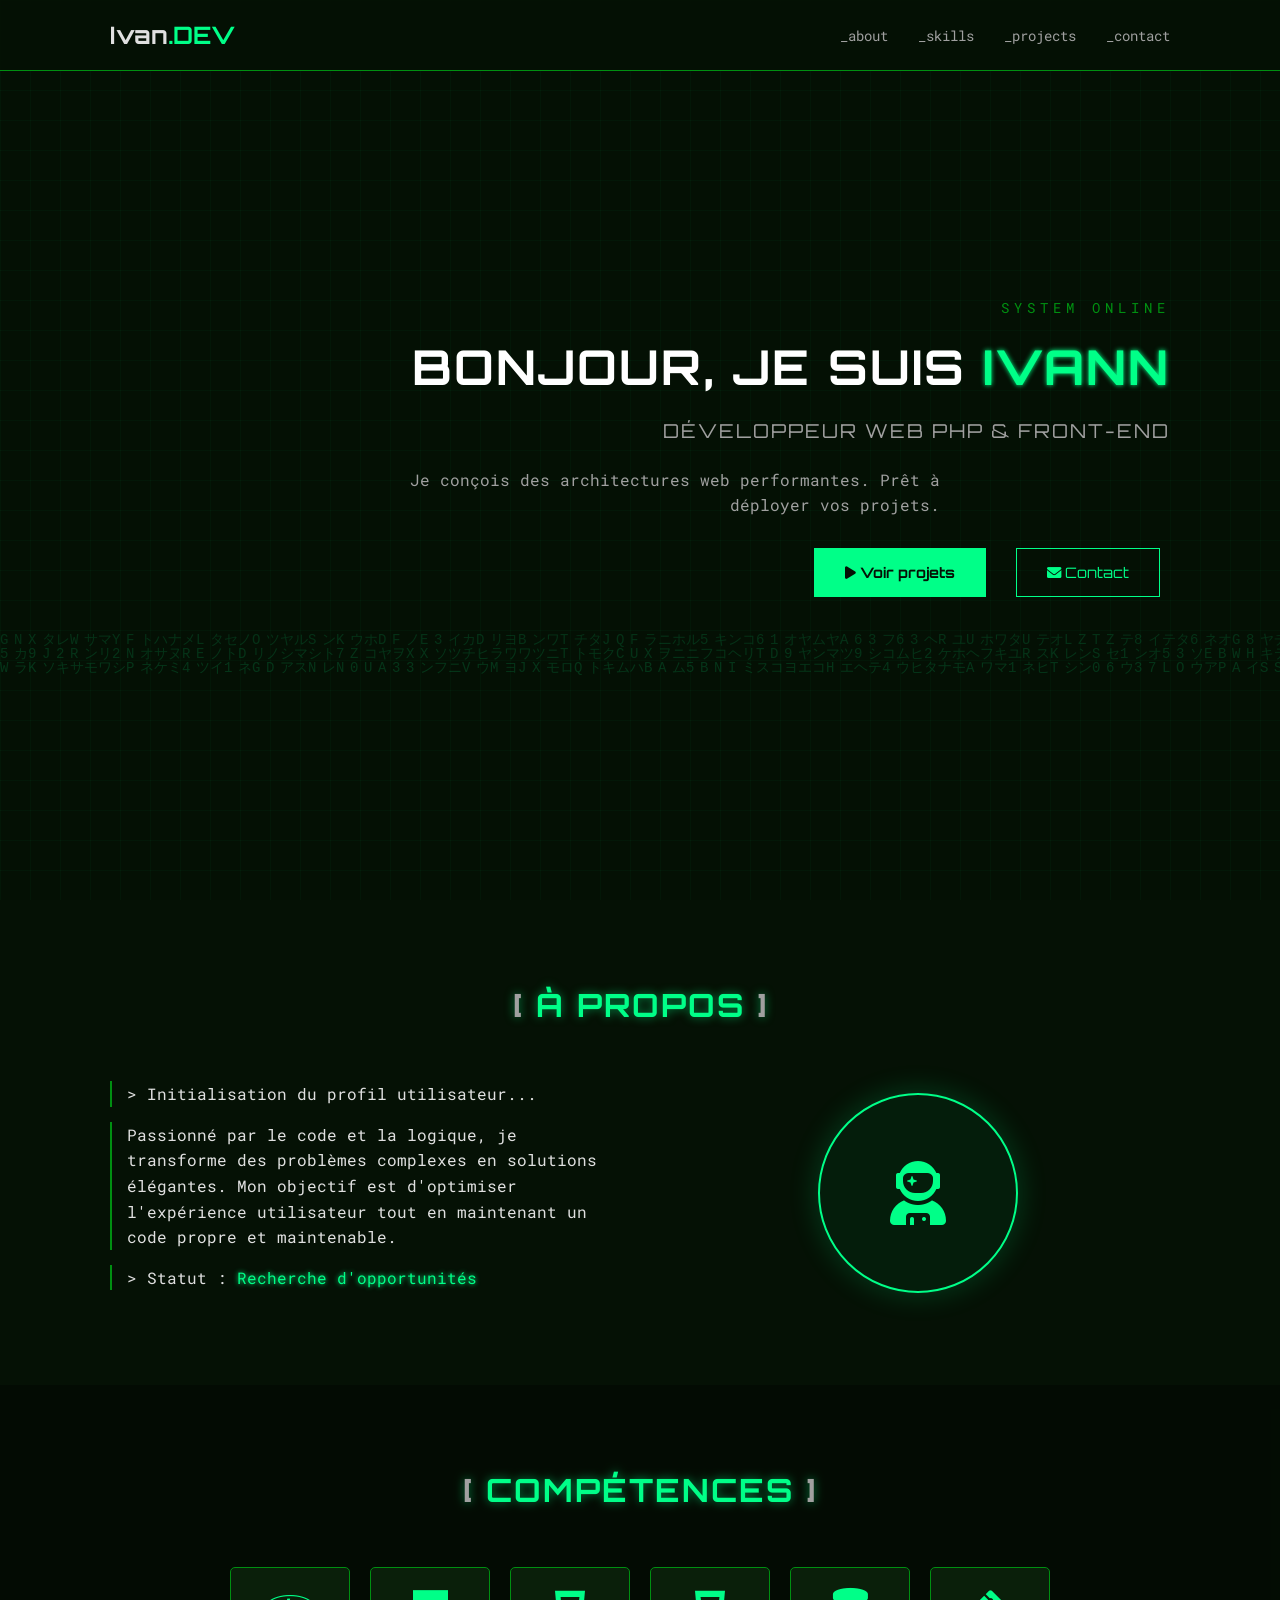
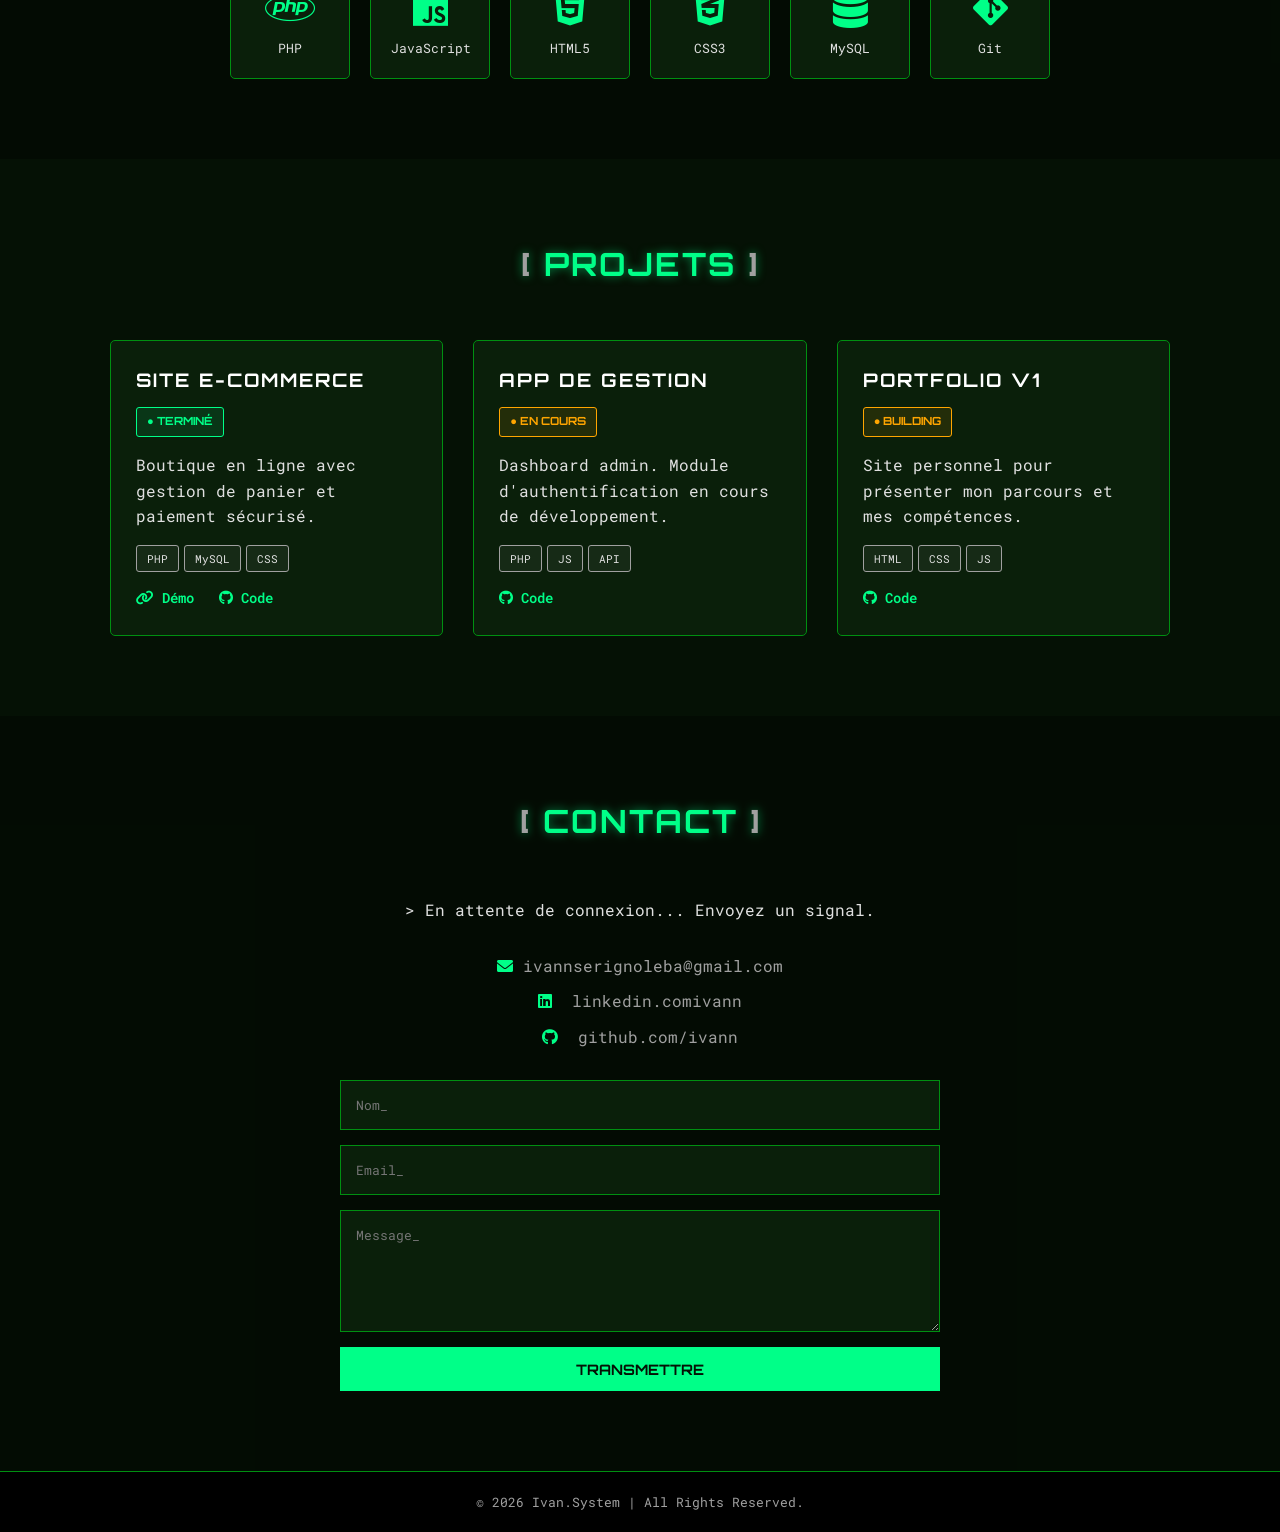
==== index.html @ 5f253ff7 "Add files via upload" ====
<!DOCTYPE html>
<html lang="fr">
<head>
    <meta charset="UTF-8">
    <meta name="viewport" content="width=device-width, initial-scale=1.0">
    <title>Portfolio - Ivan | Développeur Web</title>
    <link rel="stylesheet" href="style.css">
    <!-- Polices Google : Orbitron (Robotique) et Roboto Mono (Code) -->
    <link href="https://fonts.googleapis.com/css2?family=Orbitron:wght@400;700&family=Roboto+Mono:wght@300;400;600&display=swap" rel="stylesheet">
    <!-- Icônes FontAwesome -->
    <link rel="stylesheet" href="https://cdnjs.cloudflare.com/ajax/libs/font-awesome/6.0.0/css/all.min.css">
</head>
<body>

    <!-- Canvas pour l'effet Matrix en arrière-plan -->
    <canvas id="matrix-bg"></canvas>

    <!-- Effet de grille en arrière-plan -->
    <div class="bg-grid"></div>

    <!-- Navigation -->
    <nav class="navbar">
        <div class="container">
            <a href="#" class="logo">Ivan<span class="dot">.DEV</span></a>
            <ul class="nav-links">
                <li><a href="#about">_about</a></li>
                <li><a href="#skills">_skills</a></li>
                <li><a href="#projects">_projects</a></li>
                <li><a href="#contact">_contact</a></li>
            </ul>
            <div class="burger">
                <div class="line1"></div>
                <div class="line2"></div>
                <div class="line3"></div>
            </div>
        </div>
    </nav>

    <!-- Header / Hero Section -->
    <header id="home" class="hero">
        <div class="container hero-content">
            
            <!-- Avatar Robotique Animé -->
            <div class="avatar-container">
                <div class="robot-avatar">
                    <div class="head">
                        <div class="eyes">
                            <div class="eye left"></div>
                            <div class="eye right"></div>
                        </div>
                        <div class="mouth"></div>
                        <div class="antenna">
                            <div class="antenna-ball"></div>
                        </div>
                    </div>
                    <div class="body">
                        <div class="chest-light"></div>
                    </div>
                </div>
                <div class="avatar-glow"></div>
            </div>

            <p class="glitch-text" data-text="SYSTEM ONLINE">SYSTEM ONLINE</p>
            <h1>Bonjour, je suis <span class="highlight typing-text"></span></h1>
            <h2 class="robotic-text">Développeur Web PHP & Front-End</h2>
            <p class="hero-desc">Je conçois des architectures web performantes. Prêt à déployer vos projets.</p>
            <div class="hero-buttons">
                <a href="#projects" class="btn btn-primary"><i class="fas fa-play"></i> Voir projets</a>
                <a href="#contact" class="btn btn-secondary"><i class="fas fa-envelope"></i> Contact</a>
            </div>
        </div>
    </header>

    <!-- À Propos -->
    <section id="about" class="section reveal">
        <div class="container">
            <h2 class="section-title"><span class="bracket">[</span> À Propos <span class="bracket">]</span></h2>
            <div class="about-content">
                <div class="about-text">
                    <p>> Initialisation du profil utilisateur...</p>
                    <p>Passionné par le code et la logique,     
                        je transforme des problèmes complexes en solutions élégantes.
                         Mon objectif est d'optimiser l'expérience utilisateur tout en maintenant un code propre et maintenable.</p>
                    <p>> Statut : <span class="highlight">Recherche d'opportunités</span></p>
                </div>
                <div class="about-img">
                    <div class="placeholder-img"><i class="fas fa-user-astronaut"></i></div>
                </div>
            </div>
        </div>
    </section>

    <!-- Compétences -->
    <section id="skills" class="section bg-dark reveal">
        <div class="container">
            <h2 class="section-title"><span class="bracket">[</span> Compétences <span class="bracket">]</span></h2>
            <div class="skills-grid">
                <div class="skill-card"><i class="fab fa-php"></i><p>PHP</p></div>
                <div class="skill-card"><i class="fab fa-js"></i><p>JavaScript</p></div>
                <div class="skill-card"><i class="fab fa-html5"></i><p>HTML5</p></div>
                <div class="skill-card"><i class="fab fa-css3-alt"></i><p>CSS3</p></div>
                <div class="skill-card"><i class="fas fa-database"></i><p>MySQL</p></div>
                <div class="skill-card"><i class="fab fa-git-alt"></i><p>Git</p></div>
            </div>
        </div>
    </section>

    <!-- Projets -->
    <section id="projects" class="section reveal">
        <div class="container">
            <h2 class="section-title"><span class="bracket">[</span> Projets <span class="bracket">]</span></h2>
            <div class="projects-grid">
                
                <!-- Projet 1 -->
                <div class="project-card">
                    <div class="project-info">
                        <h3>Site E-commerce</h3>
                        <p class="status finished">● TERMINÉ</p>
                        <p>Boutique en ligne avec gestion de panier et paiement sécurisé.</p>
                        <div class="tech-stack">
                            <span>PHP</span><span>MySQL</span><span>CSS</span>
                        </div>
                        <div class="project-links">
                            <a href="#" target="_blank"><i class="fas fa-link"></i> Démo</a>
                            <a href="#" target="_blank"><i class="fab fa-github"></i> Code</a>
                        </div>
                    </div>
                </div>

                <!-- Projet 2 -->
                <div class="project-card">
                    <div class="project-info">
                        <h3>App de Gestion</h3>
                        <p class="status progress">● EN COURS</p>
                        <p>Dashboard admin. Module d'authentification en cours de développement.</p>
                        <div class="tech-stack">
                            <span>PHP</span><span>JS</span><span>API</span>
                        </div>
                        <div class="project-links">
                            <a href="#" target="_blank"><i class="fab fa-github"></i> Code</a>
                        </div>
                    </div>
                </div>

                <!-- Projet 3 -->
                <div class="project-card">
                    <div class="project-info">
                        <h3>Portfolio V1</h3>
                        <p class="status progress">● BUILDING</p>
                        <p>Site personnel pour présenter mon parcours et mes compétences.</p>
                        <div class="tech-stack">
                            <span>HTML</span><span>CSS</span><span>JS</span>
                        </div>
                        <div class="project-links">
                            <a href="#" target="_blank"><i class="fab fa-github"></i> Code</a>
                        </div>
                    </div>
                </div>

            </div>
        </div>
    </section>

    <!-- Contact -->
    <section id="contact" class="section bg-dark reveal">
        <div class="container">
            <h2 class="section-title"><span class="bracket">[</span> Contact <span class="bracket">]</span></h2>
            <div class="contact-content">
                <p>> En attente de connexion... Envoyez un signal.</p>
                <div class="contact-info">
                    <div class="contact-item"><i class="fas fa-envelope"></i>ivannserignoleba@gmail.com</div>
                    <div class="contact-item"><i class="fab fa-linkedin"></i> linkedin.comivann</div>
                    <div class="contact-item"><i class="fab fa-github"></i> github.com/ivann</div>
                </div>
                <form class="contact-form">
                    <input type="text" placeholder="Nom_" required>
                    <input type="email" placeholder="Email_" required>
                    <textarea rows="5" placeholder="Message_" required></textarea>
                    <button type="submit" class="btn btn-primary">TRANSMETTRE</button>
                </form>
            </div>
        </div>
    </section>

    <!-- Footer -->
    <footer>
        <div class="container">
            <p>&copy; 2026 Ivan.System | All Rights Reserved.</p>
        </div>
    </footer>

    <script src="script.js"></script>
</body>
</html>
---- style.css ----
#matrix-bg {
    position: fixed;
    top: 0; left: 0;
    width: 100%; height: 100%;
    z-index: -2;
    opacity: 0.15;
}
.bg-grid { z-index: -1; }
body { background-color: #000000; }

/* Variables & Reset */
:root {
    --bg-color: #051105; /* Vert très sombre */
    --card-bg: #0a1f0a;
    --primary: #00ff88; /* Vert Néon */
    --secondary: #008f11;
    --text: #e0e0e0;
    --text-dim: #a0a0a0;
    --font-main: 'Roboto Mono', monospace;
    --font-title: 'Orbitron', sans-serif;
}

* { margin: 0; padding: 0; box-sizing: border-box; scroll-behavior: smooth; }
body { 
    font-family: var(--font-main); 
    line-height: 1.6; 
    color: var(--text); 
    background-color: var(--bg-color);
    overflow-x: hidden;
}

/* Arrière-plan grille robotique */
.bg-grid {
    position: fixed;
    top: 0; left: 0; width: 100%; height: 100%;
    background-image: 
        linear-gradient(rgba(0, 255, 136, 0.03) 1px, transparent 1px),
        linear-gradient(90deg, rgba(0, 255, 136, 0.03) 1px, transparent 1px);
    background-size: 30px 30px;
    z-index: -1;
    pointer-events: none;
}

a { text-decoration: none; color: inherit; transition: 0.3s; }
ul { list-style: none; }
.container { max-width: 1100px; margin: 0 auto; padding: 0 20px; }
.section { padding: 80px 0; }
.bg-dark { background-color: rgba(0,0,0,0.3); }

/* Typography */
h1, h2, h3 { font-family: var(--font-title); text-transform: uppercase; letter-spacing: 2px; }
.section-title { 
    text-align: center; 
    font-size: 2rem; 
    margin-bottom: 50px; 
    color: var(--primary); 
    text-shadow: 0 0 10px rgba(0, 255, 136, 0.5);
}
.bracket { color: var(--text-dim); }
.highlight { color: var(--primary); text-shadow: 0 0 5px var(--primary); }

/* Navbar */
.navbar { 
    background: rgba(5, 17, 5, 0.95); 
    border-bottom: 1px solid var(--secondary); 
    position: fixed; width: 100%; top: 0; z-index: 1000; 
    backdrop-filter: blur(5px);
}
.navbar .container { display: flex; justify-content: space-between; align-items: center; height: 70px; }
.logo { font-size: 1.5rem; font-weight: 700; color: var(--text); font-family: var(--font-title); }
.logo .dot { color: var(--primary); }
.nav-links { display: flex; }
.nav-links li { margin-left: 30px; }
.nav-links a { font-size: 0.9rem; color: var(--text-dim); }
.nav-links a:hover { color: var(--primary); text-shadow: 0 0 8px var(--primary); }
.burger { display: none; cursor: pointer; }
.burger div { width: 25px; height: 2px; background-color: var(--primary); margin: 6px 0; transition: 0.3s; }

/* Hero Section */
.hero { 
    height: 100vh; 
    display: flex; 
    align-items: center; 
    text-align: center; 
    position: relative;
}
.hero-content { width: 100%; z-index: 1;  
  text-align: end;}
.glitch-text { color: var(--secondary); font-size: 0.9rem; margin-bottom: 10px; letter-spacing: 5px; }
.hero h1 { font-size: 3rem; margin-bottom: 10px; color: #fff; }
.hero h2 { font-size: 1.2rem; font-weight: 400; margin-bottom: 20px; color: var(--text-dim); }
.hero-desc { max-width: 600px; margin: 0 auto 30px; color: var(--text-dim); }
.hero-buttons .btn { margin: 0 10px; }

/* Buttons */
.btn { 
    display: inline-block; 
    padding: 12px 30px; 
    border: 1px solid var(--primary); 
    color: var(--primary); 
    font-family: var(--font-title);
    font-size: 0.9rem;
    background: transparent;
    cursor: pointer;
    position: relative;
    overflow: hidden;
    transition: 0.3s;
}
.btn-primary { background: var(--primary); color: var(--bg-color); font-weight: 700; }
.btn-primary:hover { background: #fff; border-color: #fff; box-shadow: 0 0 20px var(--primary); }
.btn-secondary:hover { background: var(--primary); color: var(--bg-color); box-shadow: 0 0 15px var(--primary); }

/* About */
.about-content { display: flex; align-items: center; gap: 50px; }
.about-text { flex: 1; }
.about-text p { margin-bottom: 15px; border-left: 2px solid var(--secondary); padding-left: 15px; }
.about-img { flex: 1; text-align: center; }
.placeholder-img { 
    width: 200px; height: 200px; 
    background: rgba(0, 255, 136, 0.05); 
    border: 2px solid var(--primary); 
    border-radius: 50%; 
    display: flex; align-items: center; justify-content: center; 
    font-size: 4rem; color: var(--primary); 
    margin: 0 auto; 
    box-shadow: 0 0 30px rgba(0, 255, 136, 0.2);
}

/* Skills */
.skills-grid { display: flex; justify-content: center; flex-wrap: wrap; gap: 20px; }
.skill-card { 
    background: var(--card-bg); 
    padding: 20px; 
    border: 1px solid var(--secondary); 
    border-radius: 5px; 
    text-align: center; 
    width: 120px; 
    transition: 0.3s;
}
.skill-card:hover { transform: translateY(-5px); border-color: var(--primary); box-shadow: 0 0 15px rgba(0, 255, 136, 0.3); }
.skill-card i { font-size: 2.5rem; color: var(--primary); margin-bottom: 10px; }
.skill-card p { font-size: 0.8rem; }

/* Projects */
.projects-grid { display: grid; grid-template-columns: repeat(auto-fit, minmax(300px, 1fr)); gap: 30px; }
.project-card { 
    background: var(--card-bg); 
    border: 1px solid var(--secondary); 
    border-radius: 5px; 
    overflow: hidden; 
    transition: 0.3s; 
    position: relative;
}
.project-card:hover { border-color: var(--primary); box-shadow: 0 0 20px rgba(0, 255, 136, 0.1); }
.project-info { padding: 25px; }
.project-info h3 { margin-bottom: 10px; color: #fff; }
.status { display: inline-block; padding: 5px 10px; border-radius: 3px; font-size: 0.7rem; font-weight: 700; margin-bottom: 15px; font-family: var(--font-title); }
.status.finished { background: rgba(0, 255, 136, 0.1); color: var(--primary); border: 1px solid var(--primary); }
.status.progress { background: rgba(255, 165, 0, 0.1); color: orange; border: 1px solid orange; }
.tech-stack { margin: 15px 0; }
.tech-stack span { background: rgba(255,255,255,0.05); padding: 5px 10px; border-radius: 3px; font-size: 0.7rem; margin-right: 5px; border: 1px solid var(--text-dim); }
.project-links a { margin-right: 15px; color: var(--primary); font-weight: 600; font-size: 0.9rem; }
.project-links a:hover { text-shadow: 0 0 8px var(--primary); }

/* Contact */
.contact-content { text-align: center; max-width: 600px; margin: 0 auto; }
.contact-info { margin: 30px 0; }
.contact-item { margin: 10px 0; font-size: 1rem; color: var(--text-dim); }
.contact-item i { margin-right: 10px; color: var(--primary); }
.contact-form { display: flex; flex-direction: column; gap: 15px; }
.contact-form input, .contact-form textarea { 
    padding: 15px; 
    background: var(--card-bg); 
    border: 1px solid var(--secondary); 
    color: var(--primary); 
    font-family: var(--font-main); 
    outline: none;
}
.contact-form input:focus, .contact-form textarea:focus { border-color: var(--primary); box-shadow: 0 0 10px rgba(0, 255, 136, 0.2); }
.contact-form button { width: 100%; }

/* Footer */
footer { background: #000; color: var(--text-dim); text-align: center; padding: 20px 0; border-top: 1px solid var(--secondary); font-size: 0.8rem; }

/* Animations */
.reveal { opacity: 0; transform: translateY(30px); transition: all 0.8s ease-out; }
.reveal.active { opacity: 1; transform: translateY(0); }

@keyframes typing {
    from { width: 0 }
    to { width: 100% }
}

/* Responsive Mobile */
@media screen and (max-width: 768px) {
    .nav-links { position: absolute; right: 0px; height: 92vh; top: 70px; background-color: var(--bg-color); display: flex; flex-direction: column; align-items: center; width: 60%; transform: translateX(100%); transition: transform 0.5s ease-in; border-left: 1px solid var(--primary); }
    .nav-links li { margin: 30px 0; }
    .burger { display: block; }
    .nav-active { transform: translateX(0%); }
    .hero h1 { font-size: 2rem; }
    .about-content { flex-direction: column; }
    .btn { width: 100%; margin: 10px 0; text-align: center; }
}
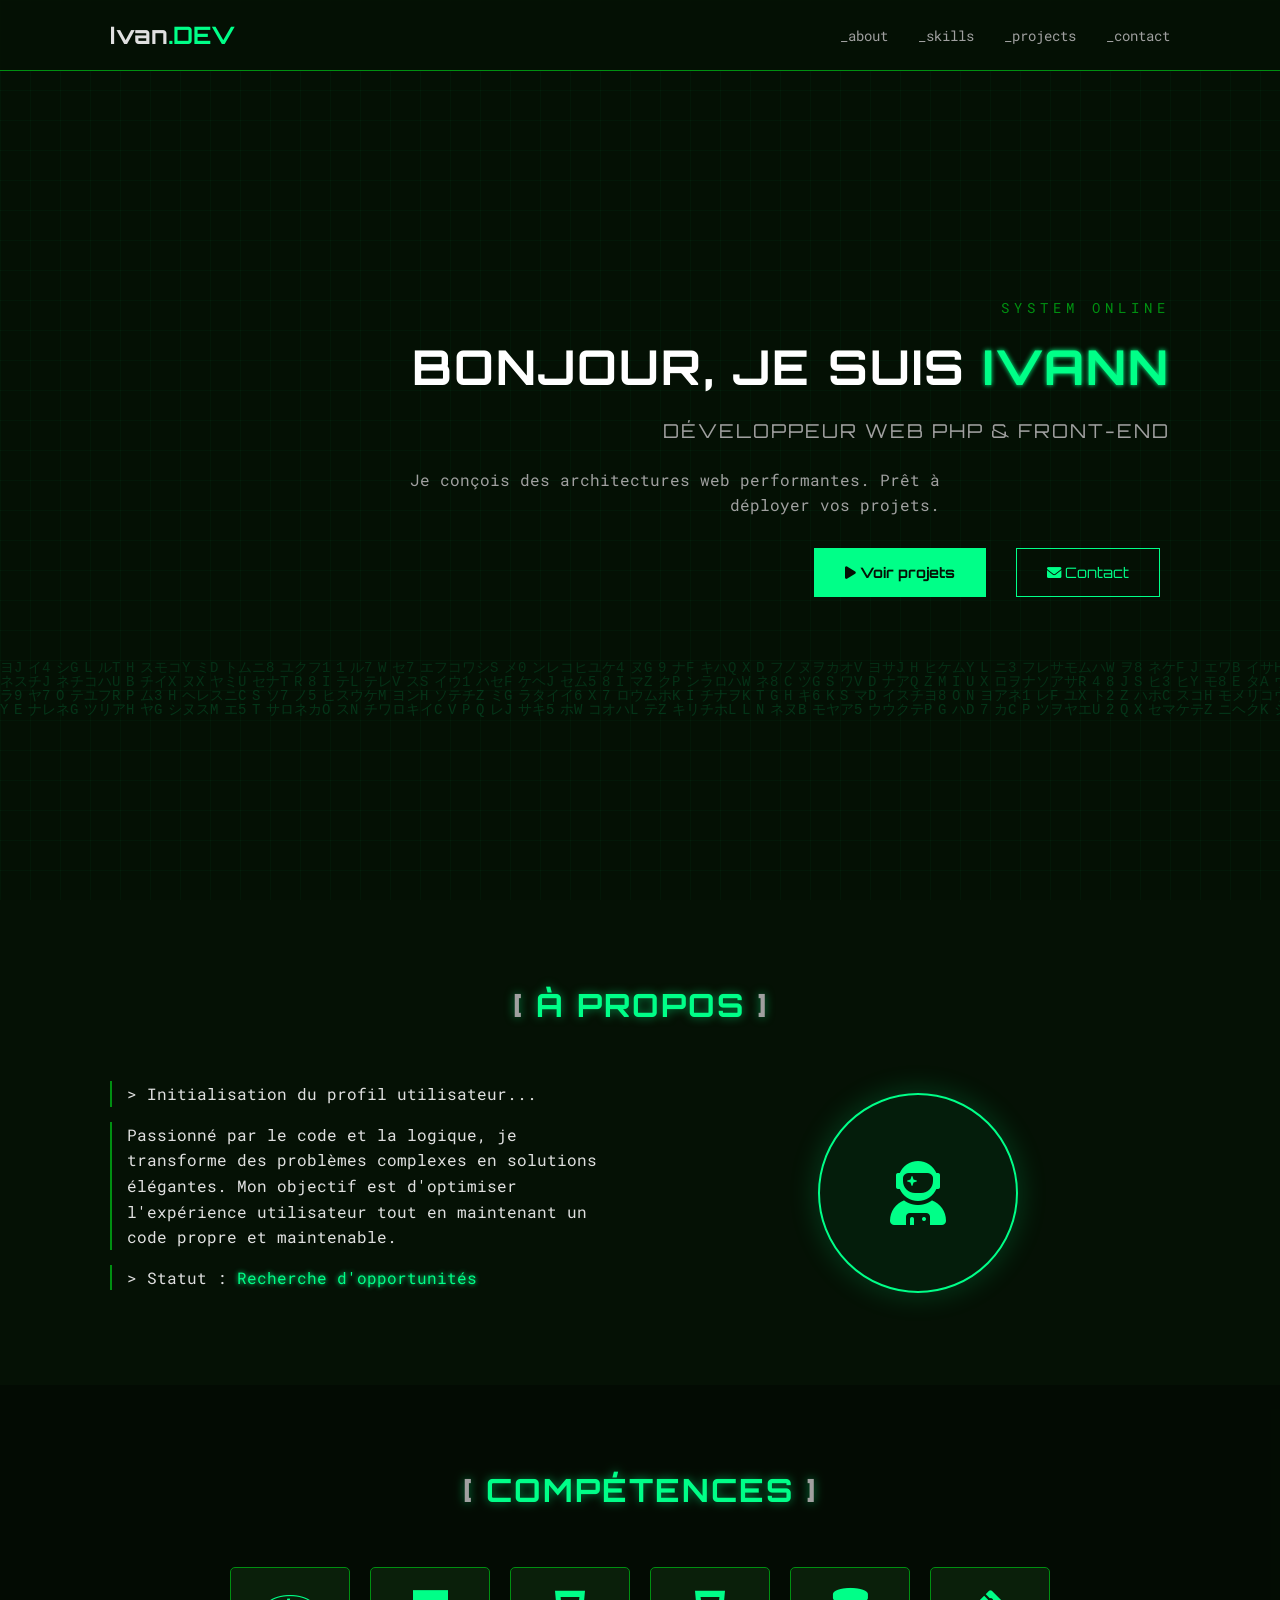
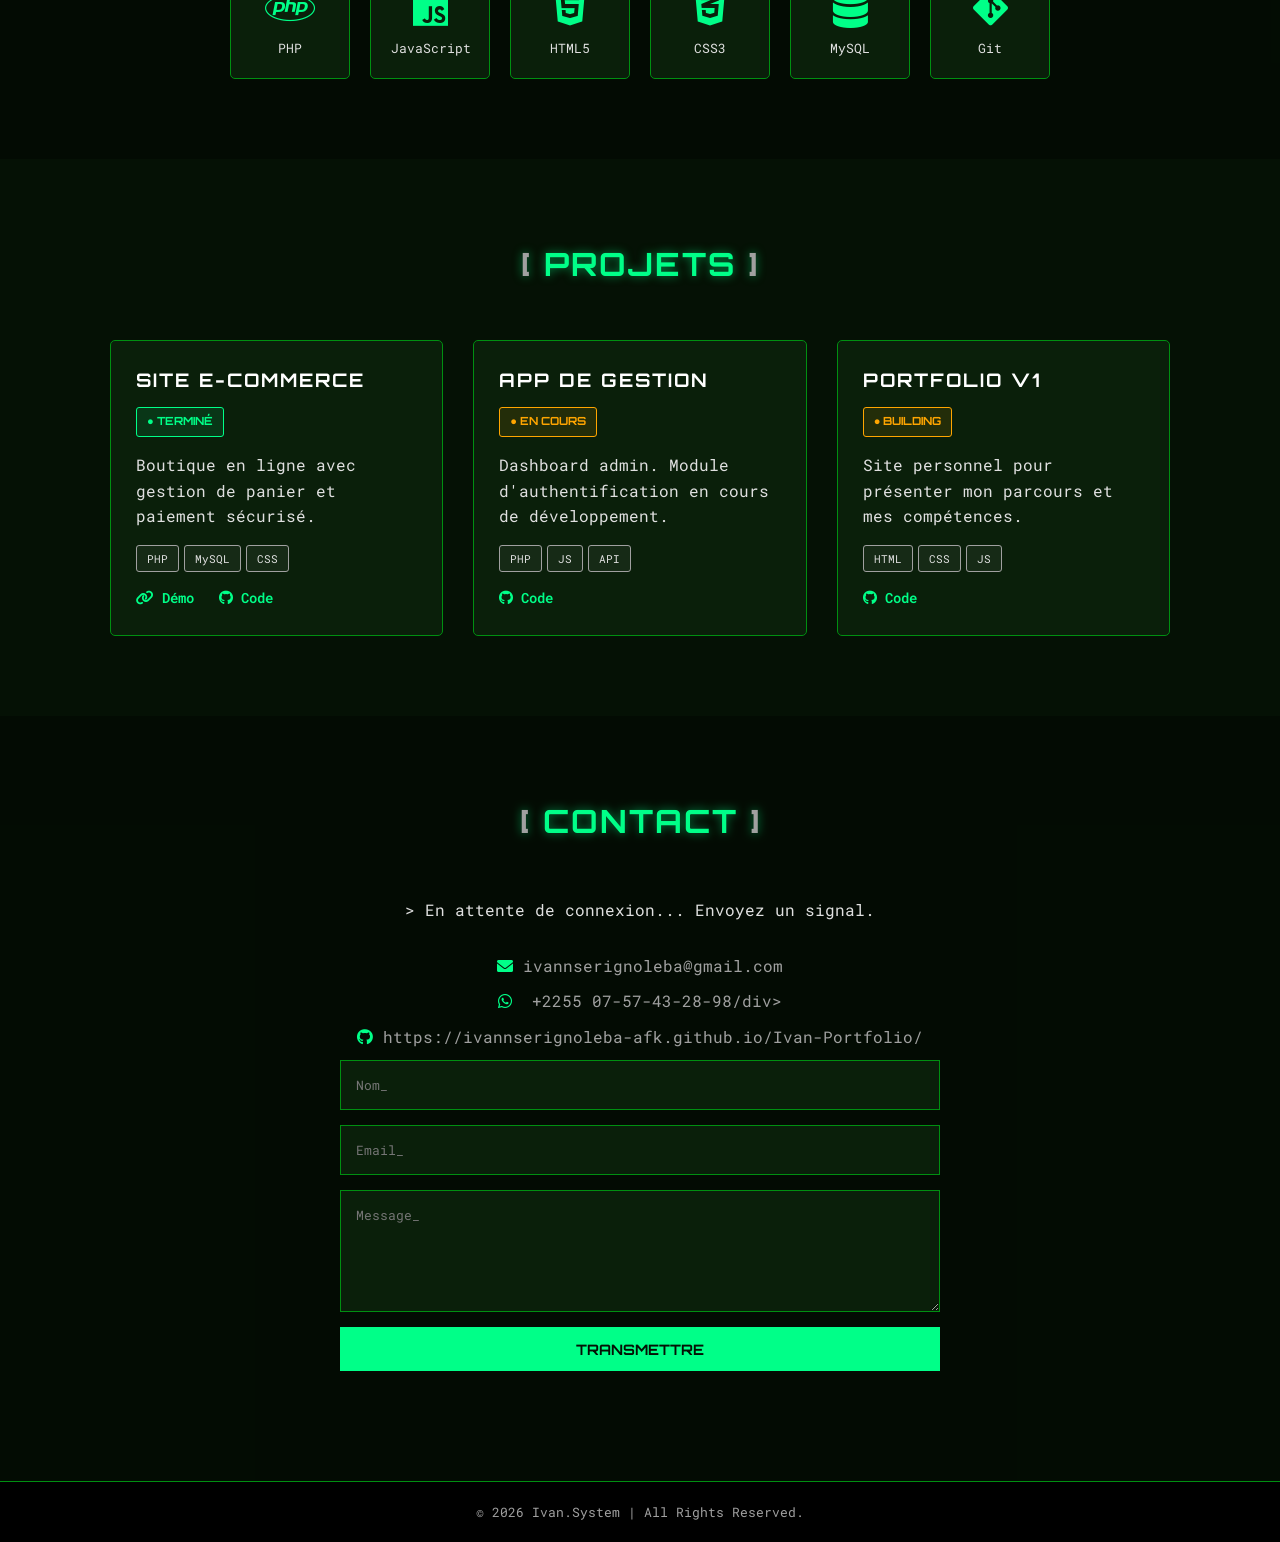
==== commit e3924633: "Fix HTML structure and formatting issues petite mise a jour" ====
--- a/index.html
+++ b/index.html
@@ -169,8 +169,8 @@
                 <p>> En attente de connexion... Envoyez un signal.</p>
                 <div class="contact-info">
                     <div class="contact-item"><i class="fas fa-envelope"></i>ivannserignoleba@gmail.com</div>
-                    <div class="contact-item"><i class="fab fa-linkedin"></i> linkedin.comivann</div>
-                    <div class="contact-item"><i class="fab fa-github"></i> github.com/ivann</div>
+                    <div class="contact-item"><i class="fab fa-whatsapp"></i> +2255 07-57-43-28-98/div>
+                    <div class="contact-item"><i class="fab fa-github"></i>https://ivannserignoleba-afk.github.io/Ivan-Portfolio/</div>
                 </div>
                 <form class="contact-form">
                     <input type="text" placeholder="Nom_" required>
@@ -191,4 +191,5 @@
 
     <script src="script.js"></script>
 </body>
-</html>+
+</html>
--- a/style.css
+++ b/style.css
@@ -200,4 +200,144 @@
     .hero h1 { font-size: 2rem; }
     .about-content { flex-direction: column; }
     .btn { width: 100%; margin: 10px 0; text-align: center; }
-}+    /* AVATAR ROBOTIQUE ANIMÉ */
+.avatar-container {
+    position: relative;
+    width: 200px;
+    height: 200px;
+    margin: 0 auto 30px;
+    display: flex;
+    justify-content: center;
+    align-items: center;
+}
+
+.robot-avatar {
+    position: relative;
+    width: 150px;
+    height: 180px;
+    animation: float 3s ease-in-out infinite;
+}
+
+.head {
+    width: 120px;
+    height: 100px;
+    background: linear-gradient(180deg, #1a3a1a 0%, #0d1f0d 100%);
+    border: 3px solid var(--primary);
+    border-radius: 20px;
+    position: relative;
+    margin: 0 auto;
+    box-shadow: 0 0 30px rgba(0, 255, 136, 0.3);
+}
+
+.eyes {
+    display: flex;
+    justify-content: center;
+    gap: 25px;
+    position: absolute;
+    top: 30px;
+    left: 50%;
+    transform: translateX(-50%);
+}
+
+.eye {
+    width: 25px;
+    height: 12px;
+    background: var(--primary);
+    border-radius: 3px;
+    box-shadow: 0 0 20px var(--primary), 0 0 40px var(--primary);
+    animation: blink 4s infinite, glow 2s ease-in-out infinite alternate;
+}
+
+.mouth {
+    width: 60px;
+    height: 8px;
+    background: rgba(0, 255, 136, 0.3);
+    border: 2px solid var(--primary);
+    border-radius: 5px;
+    position: absolute;
+    bottom: 20px;
+    left: 50%;
+    transform: translateX(-50%);
+    animation: talk 3s ease-in-out infinite;
+}
+
+.antenna {
+    width: 4px;
+    height: 30px;
+    background: var(--secondary);
+    position: absolute;
+    top: -30px;
+    left: 50%;
+    transform: translateX(-50%);
+}
+
+.antenna-ball {
+    width: 15px;
+    height: 15px;
+    background: var(--primary);
+    border-radius: 50%;
+    position: absolute;
+    top: -15px;
+    left: 50%;
+    transform: translateX(-50%);
+    box-shadow: 0 0 20px var(--primary);
+    animation: pulse 1.5s ease-in-out infinite;
+}
+
+.body {
+    width: 100px;
+    height: 80px;
+    background: linear-gradient(180deg, #1a3a1a 0%, #0d1f0d 100%);
+    border: 3px solid var(--primary);
+    border-radius: 15px;
+    position: absolute;
+    bottom: -70px;
+    left: 50%;
+    transform: translateX(-50%);
+}
+
+.chest-light {
+    width: 40px;
+    height: 40px;
+    background: rgba(0, 255, 136, 0.2);
+    border: 2px solid var(--primary);
+    border-radius: 50%;
+    position: absolute;
+    top: 50%;
+    left: 50%;
+    transform: translate(-50%, -50%);
+    animation: chestPulse 2s ease-in-out infinite;
+}
+
+/* ANIMATIONS */
+@keyframes float {
+    0%, 100% { transform: translateY(0px); }
+    50% { transform: translateY(-15px); }
+}
+
+@keyframes blink {
+    0%, 90%, 100% { transform: scaleY(1); }
+    95% { transform: scaleY(0.1); }
+}
+
+@keyframes glow {
+    0% { box-shadow: 0 0 20px var(--primary), 0 0 40px var(--primary); }
+    100% { box-shadow: 0 0 30px var(--primary), 0 0 60px var(--primary); }
+}
+
+@keyframes talk {
+    0%, 100% { height: 8px; }
+    50% { height: 12px; }
+}
+
+@keyframes pulse {
+    0%, 100% { transform: translateX(-50%) scale(1); opacity: 1; }
+    50% { transform: translateX(-50%) scale(1.2); opacity: 0.7; }
+}
+
+@keyframes chestPulse {
+    0%, 100% { box-shadow: 0 0 30px rgba(0, 255, 136, 0.5); }
+    50% { box-shadow: 0 0 50px rgba(0, 255, 136, 0.8); }
+}
+
+}
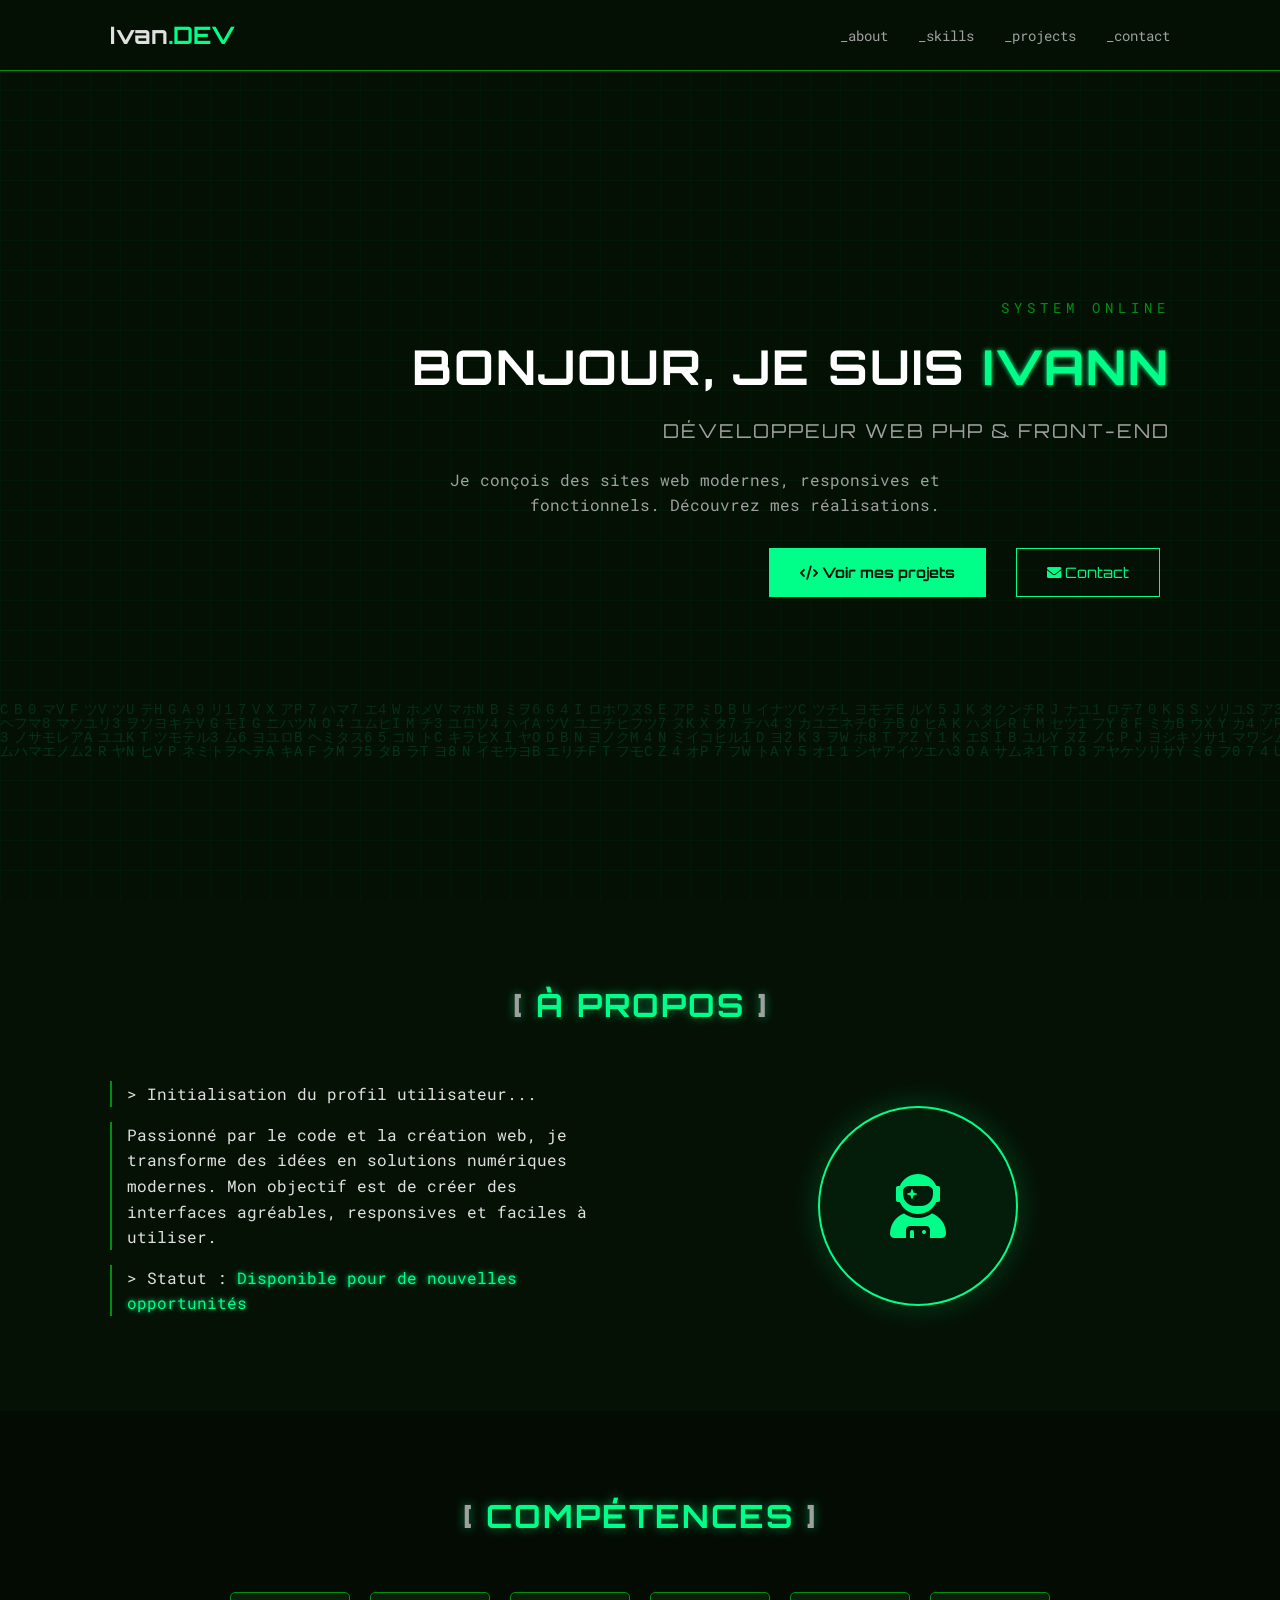
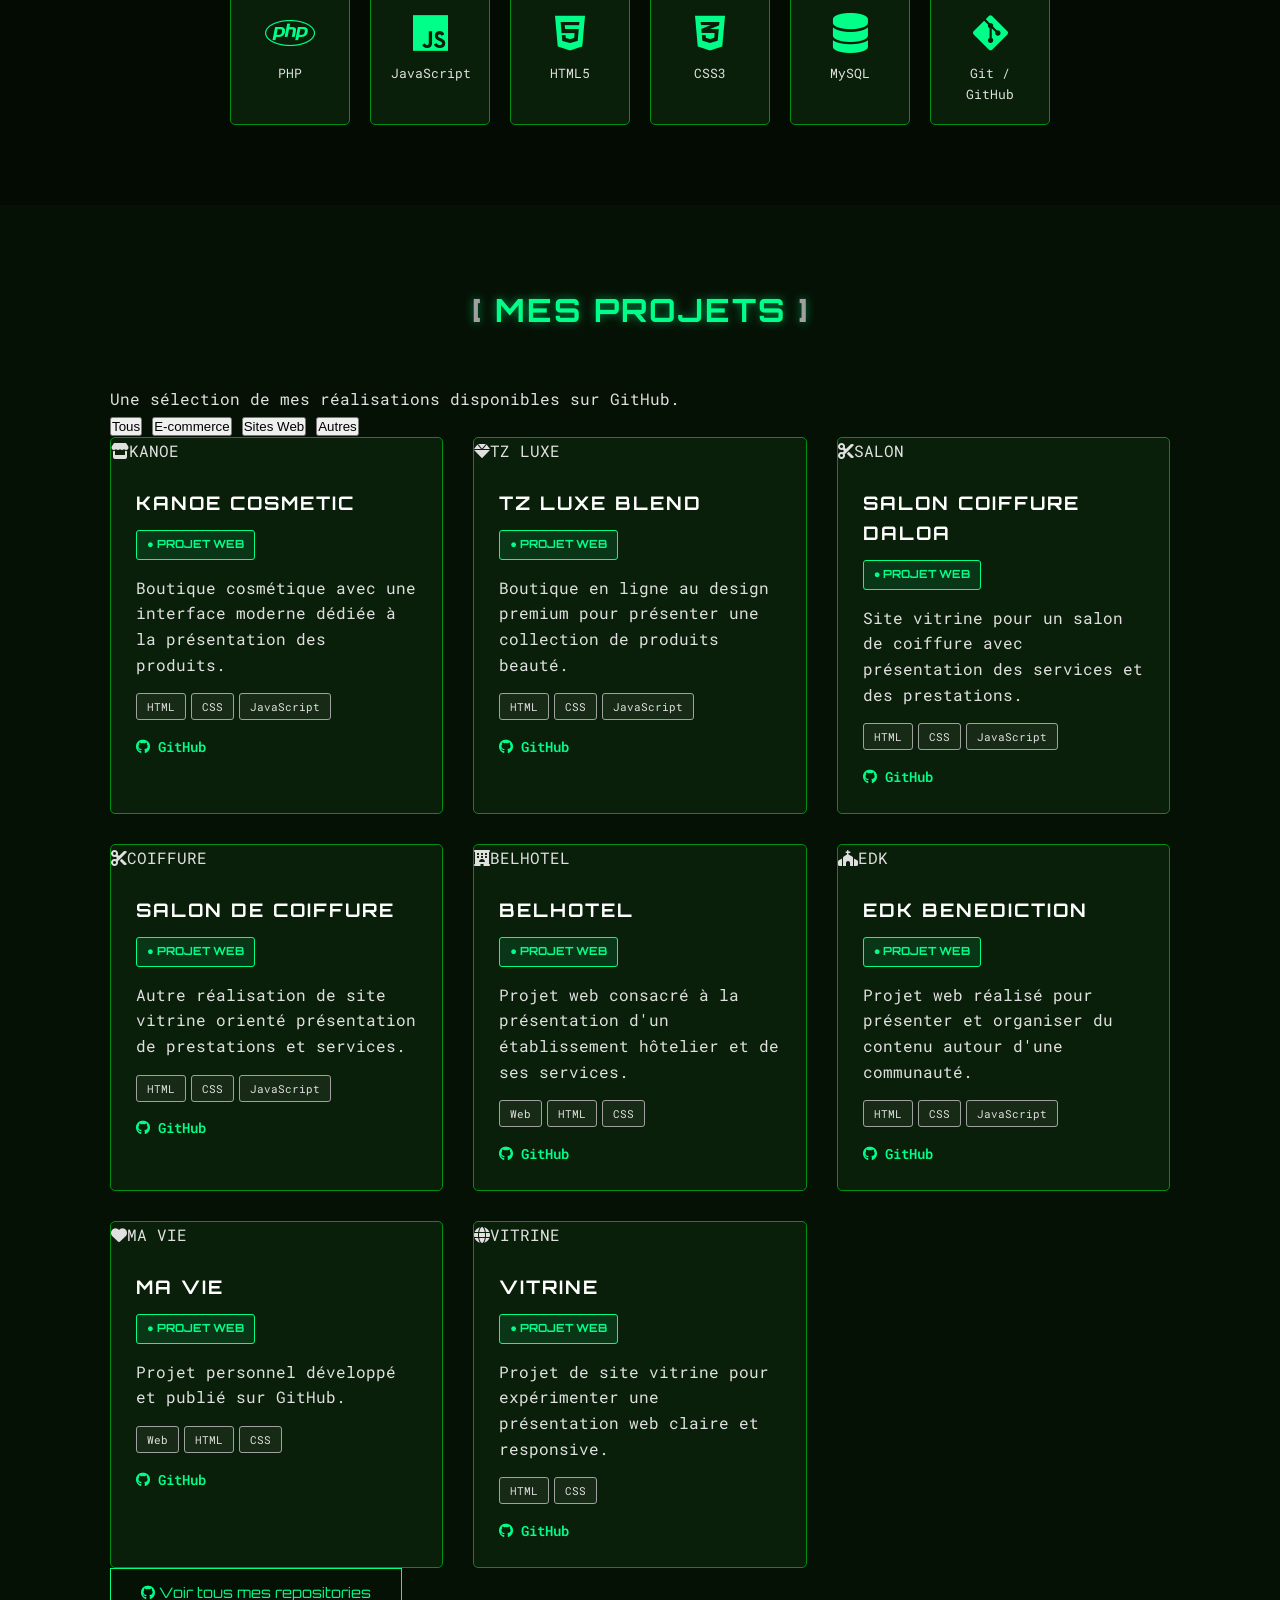
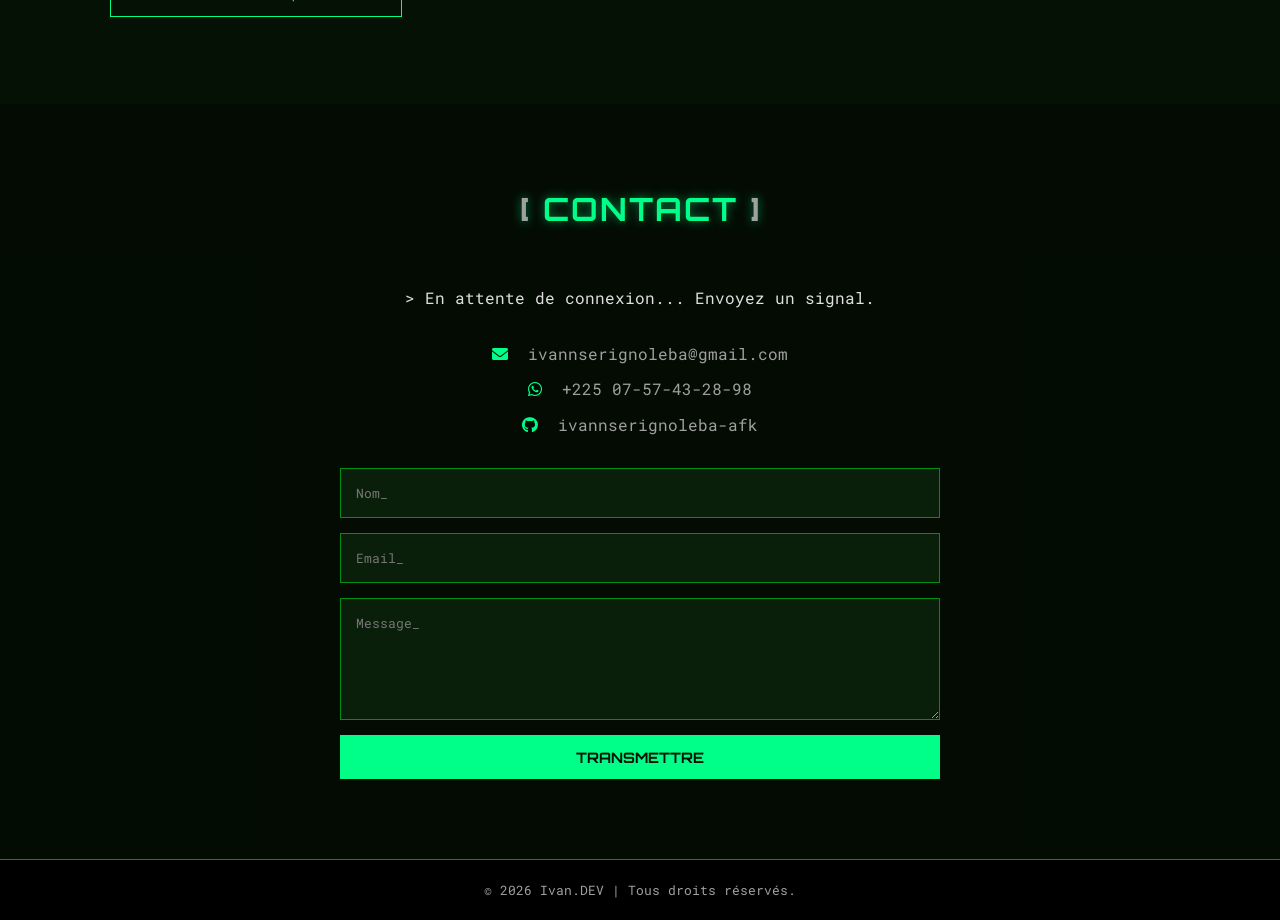
==== commit 5d928f93: "Refonte de la section projets avec les vrais projets GitHub" ====
--- a/index.html
+++ b/index.html
@@ -1,195 +1,169 @@
-<!DOCTYPE html>
-<html lang="fr">
-<head>
-    <meta charset="UTF-8">
-    <meta name="viewport" content="width=device-width, initial-scale=1.0">
-    <title>Portfolio - Ivan | Développeur Web</title>
-    <link rel="stylesheet" href="style.css">
-    <!-- Polices Google : Orbitron (Robotique) et Roboto Mono (Code) -->
-    <link href="https://fonts.googleapis.com/css2?family=Orbitron:wght@400;700&family=Roboto+Mono:wght@300;400;600&display=swap" rel="stylesheet">
-    <!-- Icônes FontAwesome -->
-    <link rel="stylesheet" href="https://cdnjs.cloudflare.com/ajax/libs/font-awesome/6.0.0/css/all.min.css">
-</head>
-<body>
-
-    <!-- Canvas pour l'effet Matrix en arrière-plan -->
-    <canvas id="matrix-bg"></canvas>
-
-    <!-- Effet de grille en arrière-plan -->
-    <div class="bg-grid"></div>
-
-    <!-- Navigation -->
-    <nav class="navbar">
-        <div class="container">
-            <a href="#" class="logo">Ivan<span class="dot">.DEV</span></a>
-            <ul class="nav-links">
-                <li><a href="#about">_about</a></li>
-                <li><a href="#skills">_skills</a></li>
-                <li><a href="#projects">_projects</a></li>
-                <li><a href="#contact">_contact</a></li>
-            </ul>
-            <div class="burger">
-                <div class="line1"></div>
-                <div class="line2"></div>
-                <div class="line3"></div>
-            </div>
-        </div>
-    </nav>
-
-    <!-- Header / Hero Section -->
-    <header id="home" class="hero">
-        <div class="container hero-content">
-            
-            <!-- Avatar Robotique Animé -->
-            <div class="avatar-container">
-                <div class="robot-avatar">
-                    <div class="head">
-                        <div class="eyes">
-                            <div class="eye left"></div>
-                            <div class="eye right"></div>
-                        </div>
-                        <div class="mouth"></div>
-                        <div class="antenna">
-                            <div class="antenna-ball"></div>
-                        </div>
-                    </div>
-                    <div class="body">
-                        <div class="chest-light"></div>
-                    </div>
-                </div>
-                <div class="avatar-glow"></div>
-            </div>
-
-            <p class="glitch-text" data-text="SYSTEM ONLINE">SYSTEM ONLINE</p>
-            <h1>Bonjour, je suis <span class="highlight typing-text"></span></h1>
-            <h2 class="robotic-text">Développeur Web PHP & Front-End</h2>
-            <p class="hero-desc">Je conçois des architectures web performantes. Prêt à déployer vos projets.</p>
-            <div class="hero-buttons">
-                <a href="#projects" class="btn btn-primary"><i class="fas fa-play"></i> Voir projets</a>
-                <a href="#contact" class="btn btn-secondary"><i class="fas fa-envelope"></i> Contact</a>
-            </div>
-        </div>
-    </header>
-
-    <!-- À Propos -->
-    <section id="about" class="section reveal">
-        <div class="container">
-            <h2 class="section-title"><span class="bracket">[</span> À Propos <span class="bracket">]</span></h2>
-            <div class="about-content">
-                <div class="about-text">
-                    <p>> Initialisation du profil utilisateur...</p>
-                    <p>Passionné par le code et la logique,     
-                        je transforme des problèmes complexes en solutions élégantes.
-                         Mon objectif est d'optimiser l'expérience utilisateur tout en maintenant un code propre et maintenable.</p>
-                    <p>> Statut : <span class="highlight">Recherche d'opportunités</span></p>
-                </div>
-                <div class="about-img">
-                    <div class="placeholder-img"><i class="fas fa-user-astronaut"></i></div>
-                </div>
-            </div>
-        </div>
-    </section>
-
-    <!-- Compétences -->
-    <section id="skills" class="section bg-dark reveal">
-        <div class="container">
-            <h2 class="section-title"><span class="bracket">[</span> Compétences <span class="bracket">]</span></h2>
-            <div class="skills-grid">
-                <div class="skill-card"><i class="fab fa-php"></i><p>PHP</p></div>
-                <div class="skill-card"><i class="fab fa-js"></i><p>JavaScript</p></div>
-                <div class="skill-card"><i class="fab fa-html5"></i><p>HTML5</p></div>
-                <div class="skill-card"><i class="fab fa-css3-alt"></i><p>CSS3</p></div>
-                <div class="skill-card"><i class="fas fa-database"></i><p>MySQL</p></div>
-                <div class="skill-card"><i class="fab fa-git-alt"></i><p>Git</p></div>
-            </div>
-        </div>
-    </section>
-
-    <!-- Projets -->
-    <section id="projects" class="section reveal">
-        <div class="container">
-            <h2 class="section-title"><span class="bracket">[</span> Projets <span class="bracket">]</span></h2>
-            <div class="projects-grid">
-                
-                <!-- Projet 1 -->
-                <div class="project-card">
-                    <div class="project-info">
-                        <h3>Site E-commerce</h3>
-                        <p class="status finished">● TERMINÉ</p>
-                        <p>Boutique en ligne avec gestion de panier et paiement sécurisé.</p>
-                        <div class="tech-stack">
-                            <span>PHP</span><span>MySQL</span><span>CSS</span>
-                        </div>
-                        <div class="project-links">
-                            <a href="#" target="_blank"><i class="fas fa-link"></i> Démo</a>
-                            <a href="#" target="_blank"><i class="fab fa-github"></i> Code</a>
-                        </div>
-                    </div>
-                </div>
-
-                <!-- Projet 2 -->
-                <div class="project-card">
-                    <div class="project-info">
-                        <h3>App de Gestion</h3>
-                        <p class="status progress">● EN COURS</p>
-                        <p>Dashboard admin. Module d'authentification en cours de développement.</p>
-                        <div class="tech-stack">
-                            <span>PHP</span><span>JS</span><span>API</span>
-                        </div>
-                        <div class="project-links">
-                            <a href="#" target="_blank"><i class="fab fa-github"></i> Code</a>
-                        </div>
-                    </div>
-                </div>
-
-                <!-- Projet 3 -->
-                <div class="project-card">
-                    <div class="project-info">
-                        <h3>Portfolio V1</h3>
-                        <p class="status progress">● BUILDING</p>
-                        <p>Site personnel pour présenter mon parcours et mes compétences.</p>
-                        <div class="tech-stack">
-                            <span>HTML</span><span>CSS</span><span>JS</span>
-                        </div>
-                        <div class="project-links">
-                            <a href="#" target="_blank"><i class="fab fa-github"></i> Code</a>
-                        </div>
-                    </div>
-                </div>
-
-            </div>
-        </div>
-    </section>
-
-    <!-- Contact -->
-    <section id="contact" class="section bg-dark reveal">
-        <div class="container">
-            <h2 class="section-title"><span class="bracket">[</span> Contact <span class="bracket">]</span></h2>
-            <div class="contact-content">
-                <p>> En attente de connexion... Envoyez un signal.</p>
-                <div class="contact-info">
-                    <div class="contact-item"><i class="fas fa-envelope"></i>ivannserignoleba@gmail.com</div>
-                    <div class="contact-item"><i class="fab fa-whatsapp"></i> +2255 07-57-43-28-98/div>
-                    <div class="contact-item"><i class="fab fa-github"></i>https://ivannserignoleba-afk.github.io/Ivan-Portfolio/</div>
-                </div>
-                <form class="contact-form">
-                    <input type="text" placeholder="Nom_" required>
-                    <input type="email" placeholder="Email_" required>
-                    <textarea rows="5" placeholder="Message_" required></textarea>
-                    <button type="submit" class="btn btn-primary">TRANSMETTRE</button>
-                </form>
-            </div>
-        </div>
-    </section>
-
-    <!-- Footer -->
-    <footer>
-        <div class="container">
-            <p>&copy; 2026 Ivan.System | All Rights Reserved.</p>
-        </div>
-    </footer>
-
-    <script src="script.js"></script>
-</body>
-
-</html>
+<!DOCTYPE html>
+<html lang="fr">
+<head>
+    <meta charset="UTF-8">
+    <meta name="viewport" content="width=device-width, initial-scale=1.0">
+    <meta name="description" content="Portfolio d'Ivan Seri Gnoleba - Développeur Web PHP & Front-End">
+    <title>Ivan.DEV | Portfolio</title>
+    <link rel="stylesheet" href="style.css">
+    <link href="https://fonts.googleapis.com/css2?family=Orbitron:wght@400;700&family=Roboto+Mono:wght@300;400;600&display=swap" rel="stylesheet">
+    <link rel="stylesheet" href="https://cdnjs.cloudflare.com/ajax/libs/font-awesome/6.0.0/css/all.min.css">
+</head>
+<body>
+    <canvas id="matrix-bg"></canvas>
+    <div class="bg-grid"></div>
+
+    <nav class="navbar">
+        <div class="container">
+            <a href="#home" class="logo">Ivan<span class="dot">.DEV</span></a>
+            <ul class="nav-links">
+                <li><a href="#about">_about</a></li>
+                <li><a href="#skills">_skills</a></li>
+                <li><a href="#projects">_projects</a></li>
+                <li><a href="#contact">_contact</a></li>
+            </ul>
+            <div class="burger"><div></div><div></div><div></div></div>
+        </div>
+    </nav>
+
+    <header id="home" class="hero">
+        <div class="container hero-content">
+            <div class="avatar-container">
+                <div class="robot-avatar">
+                    <div class="head"><div class="eyes"><div class="eye left"></div><div class="eye right"></div></div><div class="mouth"></div><div class="antenna"><div class="antenna-ball"></div></div></div>
+                    <div class="body"><div class="chest-light"></div></div>
+                </div>
+                <div class="avatar-glow"></div>
+            </div>
+            <p class="glitch-text" data-text="SYSTEM ONLINE">SYSTEM ONLINE</p>
+            <h1>Bonjour, je suis <span class="highlight typing-text">Ivan</span></h1>
+            <h2 class="robotic-text">Développeur Web PHP & Front-End</h2>
+            <p class="hero-desc">Je conçois des sites web modernes, responsives et fonctionnels. Découvrez mes réalisations.</p>
+            <div class="hero-buttons">
+                <a href="#projects" class="btn btn-primary"><i class="fas fa-code"></i> Voir mes projets</a>
+                <a href="#contact" class="btn btn-secondary"><i class="fas fa-envelope"></i> Contact</a>
+            </div>
+        </div>
+    </header>
+
+    <section id="about" class="section reveal">
+        <div class="container">
+            <h2 class="section-title"><span class="bracket">[</span> À Propos <span class="bracket">]</span></h2>
+            <div class="about-content">
+                <div class="about-text">
+                    <p>> Initialisation du profil utilisateur...</p>
+                    <p>Passionné par le code et la création web, je transforme des idées en solutions numériques modernes. Mon objectif est de créer des interfaces agréables, responsives et faciles à utiliser.</p>
+                    <p>> Statut : <span class="highlight">Disponible pour de nouvelles opportunités</span></p>
+                </div>
+                <div class="about-img"><div class="placeholder-img"><i class="fas fa-user-astronaut"></i></div></div>
+            </div>
+        </div>
+    </section>
+
+    <section id="skills" class="section bg-dark reveal">
+        <div class="container">
+            <h2 class="section-title"><span class="bracket">[</span> Compétences <span class="bracket">]</span></h2>
+            <div class="skills-grid">
+                <div class="skill-card"><i class="fab fa-php"></i><p>PHP</p></div>
+                <div class="skill-card"><i class="fab fa-js"></i><p>JavaScript</p></div>
+                <div class="skill-card"><i class="fab fa-html5"></i><p>HTML5</p></div>
+                <div class="skill-card"><i class="fab fa-css3-alt"></i><p>CSS3</p></div>
+                <div class="skill-card"><i class="fas fa-database"></i><p>MySQL</p></div>
+                <div class="skill-card"><i class="fab fa-git-alt"></i><p>Git / GitHub</p></div>
+            </div>
+        </div>
+    </section>
+
+    <section id="projects" class="section reveal">
+        <div class="container">
+            <h2 class="section-title"><span class="bracket">[</span> Mes Projets <span class="bracket">]</span></h2>
+            <p class="projects-intro">Une sélection de mes réalisations disponibles sur GitHub.</p>
+            <div class="project-filters">
+                <button class="filter-btn active" data-filter="all">Tous</button>
+                <button class="filter-btn" data-filter="ecommerce">E-commerce</button>
+                <button class="filter-btn" data-filter="web">Sites Web</button>
+                <button class="filter-btn" data-filter="other">Autres</button>
+            </div>
+
+            <div class="projects-grid">
+                <article class="project-card" data-category="ecommerce">
+                    <div class="project-image project-kanoe"><i class="fas fa-store"></i><span>KANOE</span></div>
+                    <div class="project-info"><h3>KANOE Cosmetic</h3><p class="status finished">● PROJET WEB</p><p>Boutique cosmétique avec une interface moderne dédiée à la présentation des produits.</p><div class="tech-stack"><span>HTML</span><span>CSS</span><span>JavaScript</span></div><div class="project-links"><a href="https://github.com/ivannserignoleba-afk/KANOE-COSMETIC" target="_blank" rel="noopener"><i class="fab fa-github"></i> GitHub</a></div></div>
+                </article>
+
+                <article class="project-card" data-category="ecommerce">
+                    <div class="project-image project-tz"><i class="fas fa-gem"></i><span>TZ LUXE</span></div>
+                    <div class="project-info"><h3>TZ Luxe Blend</h3><p class="status finished">● PROJET WEB</p><p>Boutique en ligne au design premium pour présenter une collection de produits beauté.</p><div class="tech-stack"><span>HTML</span><span>CSS</span><span>JavaScript</span></div><div class="project-links"><a href="https://github.com/ivannserignoleba-afk/TZ-Luxe-Blend" target="_blank" rel="noopener"><i class="fab fa-github"></i> GitHub</a></div></div>
+                </article>
+
+                <article class="project-card" data-category="web">
+                    <div class="project-image project-salon"><i class="fas fa-scissors"></i><span>SALON</span></div>
+                    <div class="project-info"><h3>Salon Coiffure Daloa</h3><p class="status finished">● PROJET WEB</p><p>Site vitrine pour un salon de coiffure avec présentation des services et des prestations.</p><div class="tech-stack"><span>HTML</span><span>CSS</span><span>JavaScript</span></div><div class="project-links"><a href="https://github.com/ivannserignoleba-afk/salon-coiffure-daloa" target="_blank" rel="noopener"><i class="fab fa-github"></i> GitHub</a></div></div>
+                </article>
+
+                <article class="project-card" data-category="web">
+                    <div class="project-image project-salon2"><i class="fas fa-cut"></i><span>COIFFURE</span></div>
+                    <div class="project-info"><h3>Salon de Coiffure</h3><p class="status finished">● PROJET WEB</p><p>Autre réalisation de site vitrine orienté présentation de prestations et services.</p><div class="tech-stack"><span>HTML</span><span>CSS</span><span>JavaScript</span></div><div class="project-links"><a href="https://github.com/ivannserignoleba-afk/salon-de-coiffure" target="_blank" rel="noopener"><i class="fab fa-github"></i> GitHub</a></div></div>
+                </article>
+
+                <article class="project-card" data-category="web">
+                    <div class="project-image project-hotel"><i class="fas fa-hotel"></i><span>BELHOTEL</span></div>
+                    <div class="project-info"><h3>Belhotel</h3><p class="status finished">● PROJET WEB</p><p>Projet web consacré à la présentation d'un établissement hôtelier et de ses services.</p><div class="tech-stack"><span>Web</span><span>HTML</span><span>CSS</span></div><div class="project-links"><a href="https://github.com/ivannserignoleba-afk/Belhotel" target="_blank" rel="noopener"><i class="fab fa-github"></i> GitHub</a></div></div>
+                </article>
+
+                <article class="project-card" data-category="other">
+                    <div class="project-image project-edk"><i class="fas fa-church"></i><span>EDK</span></div>
+                    <div class="project-info"><h3>EDK Benediction</h3><p class="status finished">● PROJET WEB</p><p>Projet web réalisé pour présenter et organiser du contenu autour d'une communauté.</p><div class="tech-stack"><span>HTML</span><span>CSS</span><span>JavaScript</span></div><div class="project-links"><a href="https://github.com/ivannserignoleba-afk/EDK-Benediction" target="_blank" rel="noopener"><i class="fab fa-github"></i> GitHub</a></div></div>
+                </article>
+
+                <article class="project-card" data-category="other">
+                    <div class="project-image project-ma-vie"><i class="fas fa-heart"></i><span>MA VIE</span></div>
+                    <div class="project-info"><h3>Ma Vie</h3><p class="status finished">● PROJET WEB</p><p>Projet personnel développé et publié sur GitHub.</p><div class="tech-stack"><span>Web</span><span>HTML</span><span>CSS</span></div><div class="project-links"><a href="https://github.com/ivannserignoleba-afk/ma-vie" target="_blank" rel="noopener"><i class="fab fa-github"></i> GitHub</a></div></div>
+                </article>
+
+                <article class="project-card" data-category="web">
+                    <div class="project-image project-vitrine"><i class="fas fa-globe"></i><span>VITRINE</span></div>
+                    <div class="project-info"><h3>Vitrine</h3><p class="status finished">● PROJET WEB</p><p>Projet de site vitrine pour expérimenter une présentation web claire et responsive.</p><div class="tech-stack"><span>HTML</span><span>CSS</span></div><div class="project-links"><a href="https://github.com/ivannserignoleba-afk/vitrine" target="_blank" rel="noopener"><i class="fab fa-github"></i> GitHub</a></div></div>
+                </article>
+            </div>
+
+            <div class="github-more"><a class="btn btn-secondary" href="https://github.com/ivannserignoleba-afk?tab=repositories" target="_blank" rel="noopener"><i class="fab fa-github"></i> Voir tous mes repositories</a></div>
+        </div>
+    </section>
+
+    <section id="contact" class="section bg-dark reveal">
+        <div class="container">
+            <h2 class="section-title"><span class="bracket">[</span> Contact <span class="bracket">]</span></h2>
+            <div class="contact-content">
+                <p>> En attente de connexion... Envoyez un signal.</p>
+                <div class="contact-info">
+                    <div class="contact-item"><i class="fas fa-envelope"></i> ivannserignoleba@gmail.com</div>
+                    <div class="contact-item"><i class="fab fa-whatsapp"></i> +225 07-57-43-28-98</div>
+                    <div class="contact-item"><i class="fab fa-github"></i> ivannserignoleba-afk</div>
+                </div>
+                <form class="contact-form">
+                    <input type="text" placeholder="Nom_" required>
+                    <input type="email" placeholder="Email_" required>
+                    <textarea rows="5" placeholder="Message_" required></textarea>
+                    <button type="submit" class="btn btn-primary">TRANSMETTRE</button>
+                </form>
+            </div>
+        </div>
+    </section>
+
+    <footer><div class="container"><p>&copy; 2026 Ivan.DEV | Tous droits réservés.</p></div></footer>
+    <script src="script.js"></script>
+    <script>
+        document.querySelectorAll('.filter-btn').forEach(button => {
+            button.addEventListener('click', () => {
+                document.querySelectorAll('.filter-btn').forEach(btn => btn.classList.remove('active'));
+                button.classList.add('active');
+                const filter = button.dataset.filter;
+                document.querySelectorAll('.project-card').forEach(card => {
+                    card.style.display = filter === 'all' || card.dataset.category === filter ? '' : 'none';
+                });
+            });
+        });
+    </script>
+</body>
+</html>
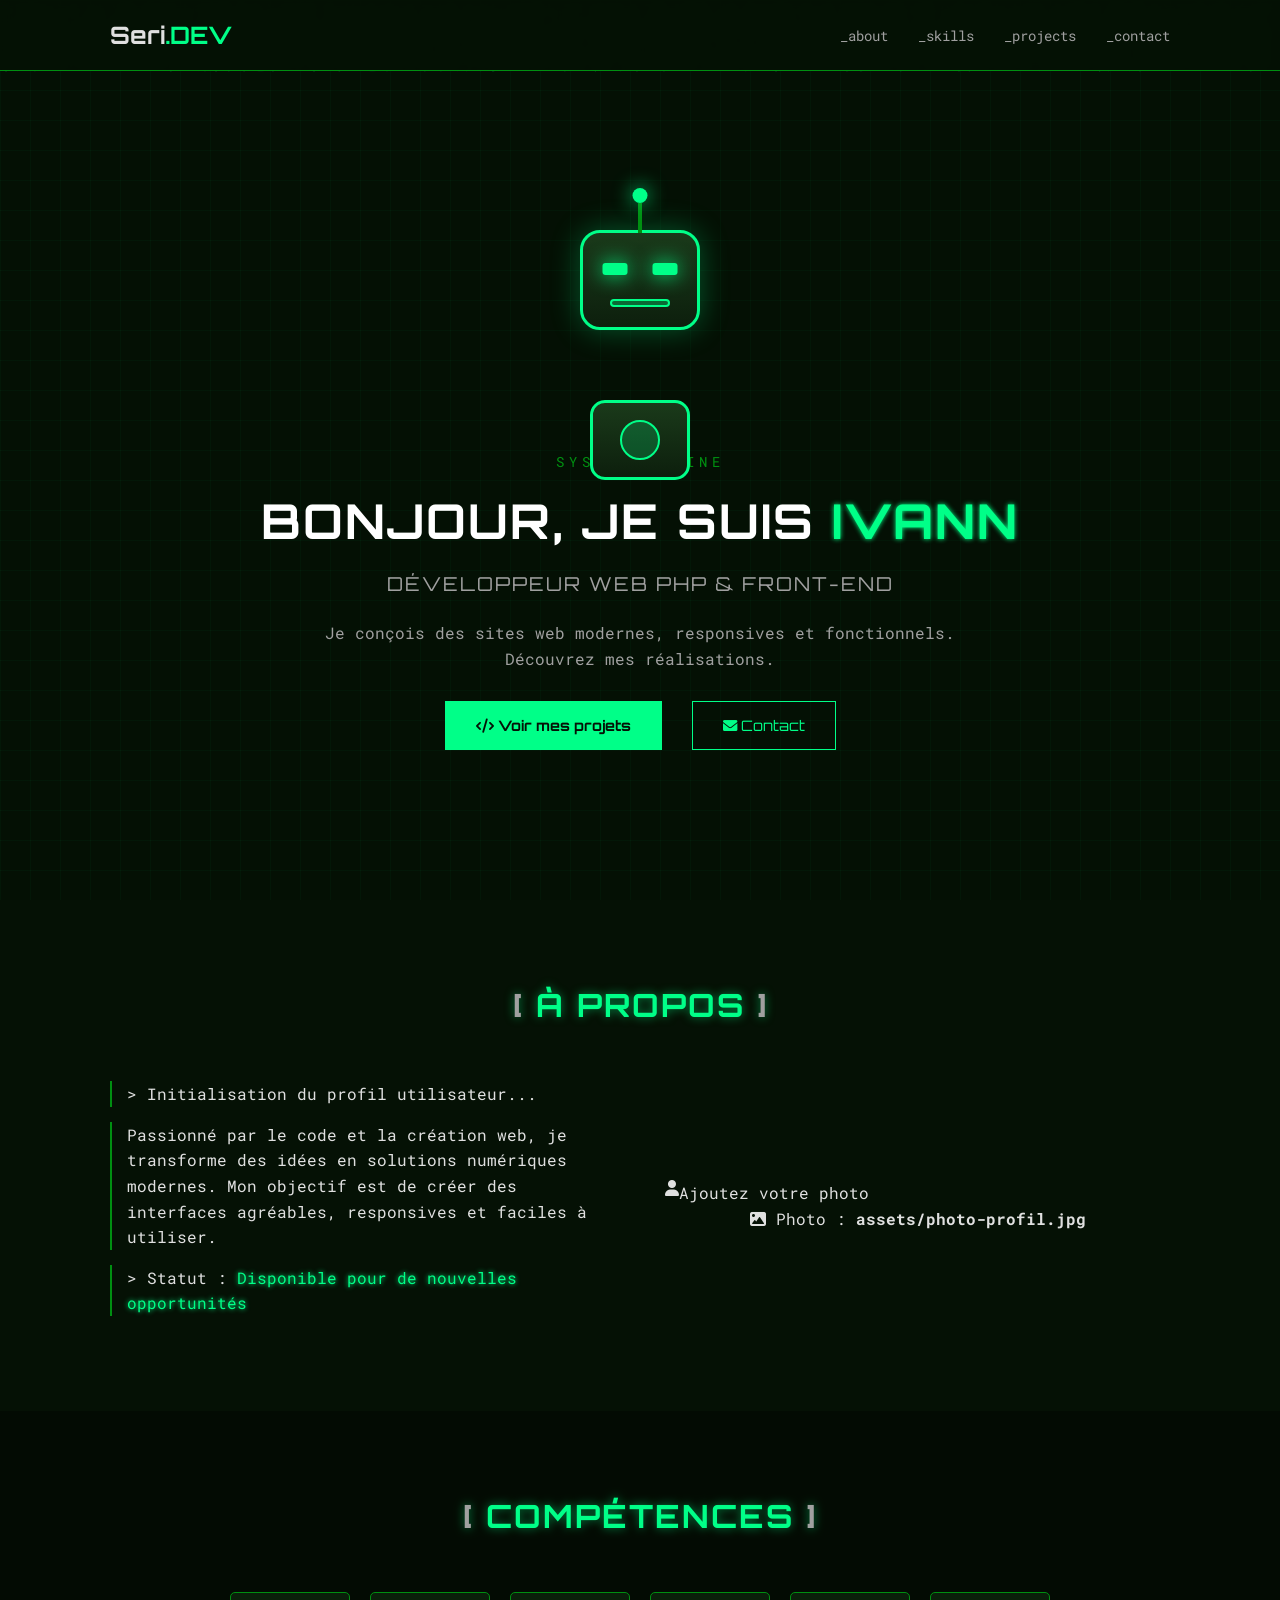
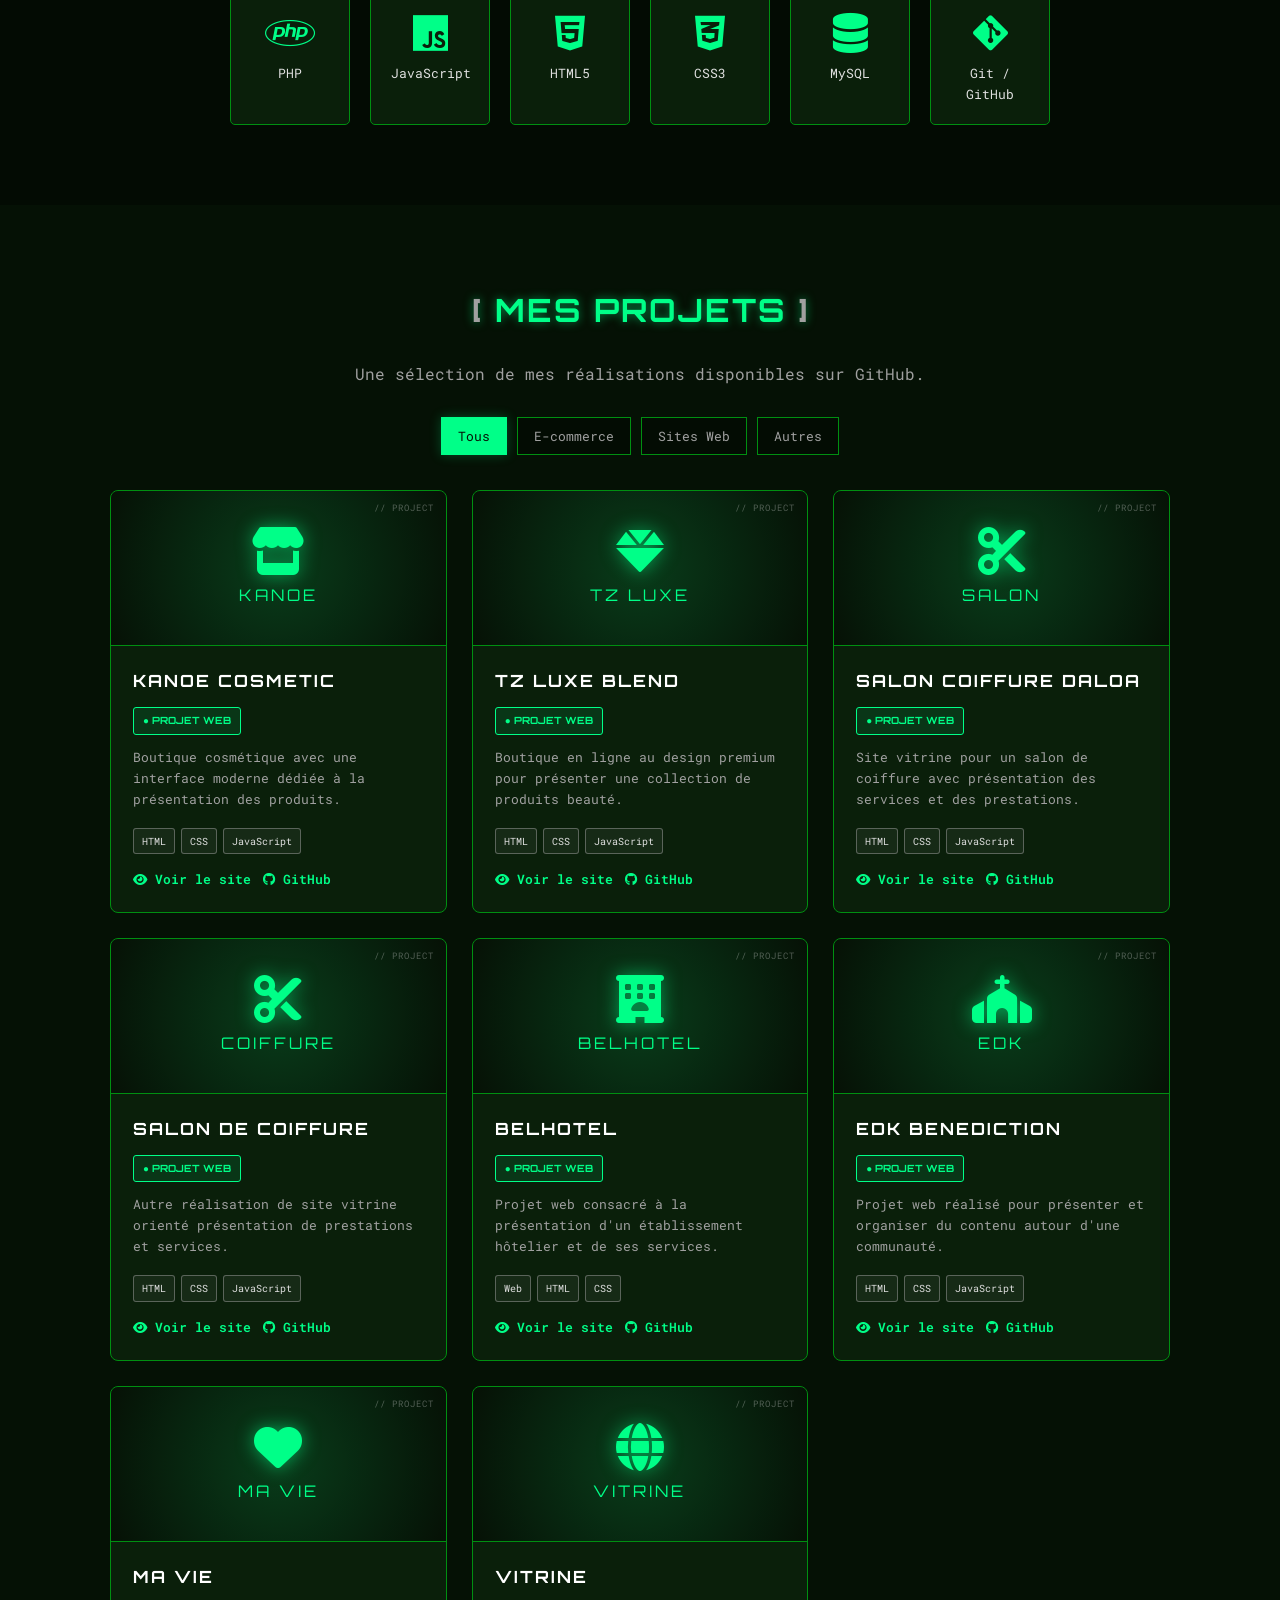
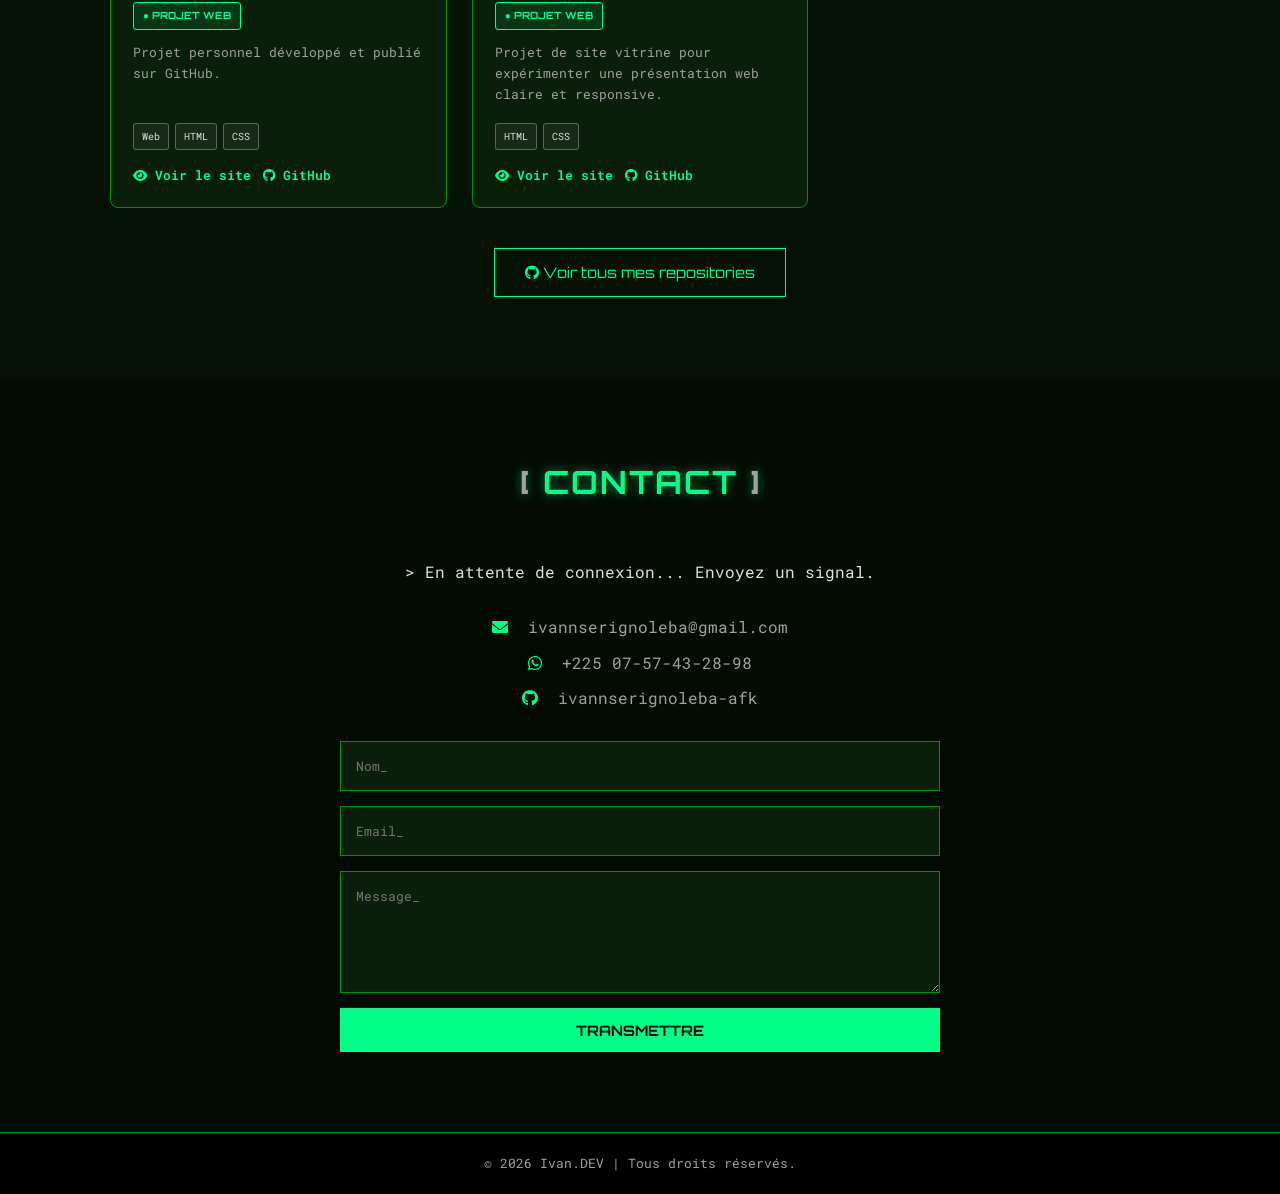
==== commit 5d31213d: "Mettre le portfolio au nom de Seri Gnoleba et préparer la photo" ====
--- a/index.html
+++ b/index.html
@@ -3,8 +3,8 @@
 <head>
     <meta charset="UTF-8">
     <meta name="viewport" content="width=device-width, initial-scale=1.0">
-    <meta name="description" content="Portfolio d'Ivan Seri Gnoleba - Développeur Web PHP & Front-End">
-    <title>Ivan.DEV | Portfolio</title>
+    <meta name="description" content="Portfolio de Seri Gnoleba - Développeur Web PHP & Front-End">
+    <title>Seri Gnoleba | Portfolio</title>
     <link rel="stylesheet" href="style.css">
     <link href="https://fonts.googleapis.com/css2?family=Orbitron:wght@400;700&family=Roboto+Mono:wght@300;400;600&display=swap" rel="stylesheet">
     <link rel="stylesheet" href="https://cdnjs.cloudflare.com/ajax/libs/font-awesome/6.0.0/css/all.min.css">
@@ -15,7 +15,7 @@
 
     <nav class="navbar">
         <div class="container">
-            <a href="#home" class="logo">Ivan<span class="dot">.DEV</span></a>
+            <a href="#home" class="logo">Seri<span class="dot">.DEV</span></a>
             <ul class="nav-links">
                 <li><a href="#about">_about</a></li>
                 <li><a href="#skills">_skills</a></li>
@@ -36,7 +36,7 @@
                 <div class="avatar-glow"></div>
             </div>
             <p class="glitch-text" data-text="SYSTEM ONLINE">SYSTEM ONLINE</p>
-            <h1>Bonjour, je suis <span class="highlight typing-text">Ivan</span></h1>
+            <h1>Bonjour, je suis <span class="highlight typing-text">Seri Gnoleba</span></h1>
             <h2 class="robotic-text">Développeur Web PHP & Front-End</h2>
             <p class="hero-desc">Je conçois des sites web modernes, responsives et fonctionnels. Découvrez mes réalisations.</p>
             <div class="hero-buttons">
@@ -55,7 +55,7 @@
                     <p>Passionné par le code et la création web, je transforme des idées en solutions numériques modernes. Mon objectif est de créer des interfaces agréables, responsives et faciles à utiliser.</p>
                     <p>> Statut : <span class="highlight">Disponible pour de nouvelles opportunités</span></p>
                 </div>
-                <div class="about-img"><div class="placeholder-img"><i class="fas fa-user-astronaut"></i></div></div>
+                <div class="about-img"><div class="profile-photo"><img src="assets/photo-profil.jpg" alt="Photo de Seri Gnoleba" onerror="this.style.display='none'; this.nextElementSibling.style.display='flex'"><div class="photo-fallback"><i class="fas fa-user"></i><span>Ajoutez votre photo</span></div></div><p class="photo-hint"><i class="fas fa-image"></i> Photo : <strong>assets/photo-profil.jpg</strong></p></div>
             </div>
         </div>
     </section>
--- a/style.css
+++ b/style.css
@@ -1,343 +1,47 @@
-#matrix-bg {
-    position: fixed;
-    top: 0; left: 0;
-    width: 100%; height: 100%;
-    z-index: -2;
-    opacity: 0.15;
-}
-.bg-grid { z-index: -1; }
-body { background-color: #000000; }
-
-/* Variables & Reset */
-:root {
-    --bg-color: #051105; /* Vert très sombre */
-    --card-bg: #0a1f0a;
-    --primary: #00ff88; /* Vert Néon */
-    --secondary: #008f11;
-    --text: #e0e0e0;
-    --text-dim: #a0a0a0;
-    --font-main: 'Roboto Mono', monospace;
-    --font-title: 'Orbitron', sans-serif;
-}
-
-* { margin: 0; padding: 0; box-sizing: border-box; scroll-behavior: smooth; }
-body { 
-    font-family: var(--font-main); 
-    line-height: 1.6; 
-    color: var(--text); 
-    background-color: var(--bg-color);
-    overflow-x: hidden;
-}
-
-/* Arrière-plan grille robotique */
-.bg-grid {
-    position: fixed;
-    top: 0; left: 0; width: 100%; height: 100%;
-    background-image: 
-        linear-gradient(rgba(0, 255, 136, 0.03) 1px, transparent 1px),
-        linear-gradient(90deg, rgba(0, 255, 136, 0.03) 1px, transparent 1px);
-    background-size: 30px 30px;
-    z-index: -1;
-    pointer-events: none;
-}
-
-a { text-decoration: none; color: inherit; transition: 0.3s; }
-ul { list-style: none; }
-.container { max-width: 1100px; margin: 0 auto; padding: 0 20px; }
-.section { padding: 80px 0; }
-.bg-dark { background-color: rgba(0,0,0,0.3); }
-
-/* Typography */
-h1, h2, h3 { font-family: var(--font-title); text-transform: uppercase; letter-spacing: 2px; }
-.section-title { 
-    text-align: center; 
-    font-size: 2rem; 
-    margin-bottom: 50px; 
-    color: var(--primary); 
-    text-shadow: 0 0 10px rgba(0, 255, 136, 0.5);
-}
-.bracket { color: var(--text-dim); }
-.highlight { color: var(--primary); text-shadow: 0 0 5px var(--primary); }
-
-/* Navbar */
-.navbar { 
-    background: rgba(5, 17, 5, 0.95); 
-    border-bottom: 1px solid var(--secondary); 
-    position: fixed; width: 100%; top: 0; z-index: 1000; 
-    backdrop-filter: blur(5px);
-}
-.navbar .container { display: flex; justify-content: space-between; align-items: center; height: 70px; }
-.logo { font-size: 1.5rem; font-weight: 700; color: var(--text); font-family: var(--font-title); }
-.logo .dot { color: var(--primary); }
-.nav-links { display: flex; }
-.nav-links li { margin-left: 30px; }
-.nav-links a { font-size: 0.9rem; color: var(--text-dim); }
-.nav-links a:hover { color: var(--primary); text-shadow: 0 0 8px var(--primary); }
-.burger { display: none; cursor: pointer; }
-.burger div { width: 25px; height: 2px; background-color: var(--primary); margin: 6px 0; transition: 0.3s; }
-
-/* Hero Section */
-.hero { 
-    height: 100vh; 
-    display: flex; 
-    align-items: center; 
-    text-align: center; 
-    position: relative;
-}
-.hero-content { width: 100%; z-index: 1;  
-  text-align: end;}
-.glitch-text { color: var(--secondary); font-size: 0.9rem; margin-bottom: 10px; letter-spacing: 5px; }
-.hero h1 { font-size: 3rem; margin-bottom: 10px; color: #fff; }
-.hero h2 { font-size: 1.2rem; font-weight: 400; margin-bottom: 20px; color: var(--text-dim); }
-.hero-desc { max-width: 600px; margin: 0 auto 30px; color: var(--text-dim); }
-.hero-buttons .btn { margin: 0 10px; }
-
-/* Buttons */
-.btn { 
-    display: inline-block; 
-    padding: 12px 30px; 
-    border: 1px solid var(--primary); 
-    color: var(--primary); 
-    font-family: var(--font-title);
-    font-size: 0.9rem;
-    background: transparent;
-    cursor: pointer;
-    position: relative;
-    overflow: hidden;
-    transition: 0.3s;
-}
-.btn-primary { background: var(--primary); color: var(--bg-color); font-weight: 700; }
-.btn-primary:hover { background: #fff; border-color: #fff; box-shadow: 0 0 20px var(--primary); }
-.btn-secondary:hover { background: var(--primary); color: var(--bg-color); box-shadow: 0 0 15px var(--primary); }
-
-/* About */
-.about-content { display: flex; align-items: center; gap: 50px; }
-.about-text { flex: 1; }
-.about-text p { margin-bottom: 15px; border-left: 2px solid var(--secondary); padding-left: 15px; }
-.about-img { flex: 1; text-align: center; }
-.placeholder-img { 
-    width: 200px; height: 200px; 
-    background: rgba(0, 255, 136, 0.05); 
-    border: 2px solid var(--primary); 
-    border-radius: 50%; 
-    display: flex; align-items: center; justify-content: center; 
-    font-size: 4rem; color: var(--primary); 
-    margin: 0 auto; 
-    box-shadow: 0 0 30px rgba(0, 255, 136, 0.2);
-}
-
-/* Skills */
-.skills-grid { display: flex; justify-content: center; flex-wrap: wrap; gap: 20px; }
-.skill-card { 
-    background: var(--card-bg); 
-    padding: 20px; 
-    border: 1px solid var(--secondary); 
-    border-radius: 5px; 
-    text-align: center; 
-    width: 120px; 
-    transition: 0.3s;
-}
-.skill-card:hover { transform: translateY(-5px); border-color: var(--primary); box-shadow: 0 0 15px rgba(0, 255, 136, 0.3); }
-.skill-card i { font-size: 2.5rem; color: var(--primary); margin-bottom: 10px; }
-.skill-card p { font-size: 0.8rem; }
-
-/* Projects */
-.projects-grid { display: grid; grid-template-columns: repeat(auto-fit, minmax(300px, 1fr)); gap: 30px; }
-.project-card { 
-    background: var(--card-bg); 
-    border: 1px solid var(--secondary); 
-    border-radius: 5px; 
-    overflow: hidden; 
-    transition: 0.3s; 
-    position: relative;
-}
-.project-card:hover { border-color: var(--primary); box-shadow: 0 0 20px rgba(0, 255, 136, 0.1); }
-.project-info { padding: 25px; }
-.project-info h3 { margin-bottom: 10px; color: #fff; }
-.status { display: inline-block; padding: 5px 10px; border-radius: 3px; font-size: 0.7rem; font-weight: 700; margin-bottom: 15px; font-family: var(--font-title); }
-.status.finished { background: rgba(0, 255, 136, 0.1); color: var(--primary); border: 1px solid var(--primary); }
-.status.progress { background: rgba(255, 165, 0, 0.1); color: orange; border: 1px solid orange; }
-.tech-stack { margin: 15px 0; }
-.tech-stack span { background: rgba(255,255,255,0.05); padding: 5px 10px; border-radius: 3px; font-size: 0.7rem; margin-right: 5px; border: 1px solid var(--text-dim); }
-.project-links a { margin-right: 15px; color: var(--primary); font-weight: 600; font-size: 0.9rem; }
-.project-links a:hover { text-shadow: 0 0 8px var(--primary); }
-
-/* Contact */
-.contact-content { text-align: center; max-width: 600px; margin: 0 auto; }
-.contact-info { margin: 30px 0; }
-.contact-item { margin: 10px 0; font-size: 1rem; color: var(--text-dim); }
-.contact-item i { margin-right: 10px; color: var(--primary); }
-.contact-form { display: flex; flex-direction: column; gap: 15px; }
-.contact-form input, .contact-form textarea { 
-    padding: 15px; 
-    background: var(--card-bg); 
-    border: 1px solid var(--secondary); 
-    color: var(--primary); 
-    font-family: var(--font-main); 
-    outline: none;
-}
-.contact-form input:focus, .contact-form textarea:focus { border-color: var(--primary); box-shadow: 0 0 10px rgba(0, 255, 136, 0.2); }
-.contact-form button { width: 100%; }
-
-/* Footer */
-footer { background: #000; color: var(--text-dim); text-align: center; padding: 20px 0; border-top: 1px solid var(--secondary); font-size: 0.8rem; }
-
-/* Animations */
-.reveal { opacity: 0; transform: translateY(30px); transition: all 0.8s ease-out; }
-.reveal.active { opacity: 1; transform: translateY(0); }
-
-@keyframes typing {
-    from { width: 0 }
-    to { width: 100% }
-}
-
-/* Responsive Mobile */
-@media screen and (max-width: 768px) {
-    .nav-links { position: absolute; right: 0px; height: 92vh; top: 70px; background-color: var(--bg-color); display: flex; flex-direction: column; align-items: center; width: 60%; transform: translateX(100%); transition: transform 0.5s ease-in; border-left: 1px solid var(--primary); }
-    .nav-links li { margin: 30px 0; }
-    .burger { display: block; }
-    .nav-active { transform: translateX(0%); }
-    .hero h1 { font-size: 2rem; }
-    .about-content { flex-direction: column; }
-    .btn { width: 100%; margin: 10px 0; text-align: center; }
-    /* AVATAR ROBOTIQUE ANIMÉ */
-.avatar-container {
-    position: relative;
-    width: 200px;
-    height: 200px;
-    margin: 0 auto 30px;
-    display: flex;
-    justify-content: center;
-    align-items: center;
-}
-
-.robot-avatar {
-    position: relative;
-    width: 150px;
-    height: 180px;
-    animation: float 3s ease-in-out infinite;
-}
-
-.head {
-    width: 120px;
-    height: 100px;
-    background: linear-gradient(180deg, #1a3a1a 0%, #0d1f0d 100%);
-    border: 3px solid var(--primary);
-    border-radius: 20px;
-    position: relative;
-    margin: 0 auto;
-    box-shadow: 0 0 30px rgba(0, 255, 136, 0.3);
-}
-
-.eyes {
-    display: flex;
-    justify-content: center;
-    gap: 25px;
-    position: absolute;
-    top: 30px;
-    left: 50%;
-    transform: translateX(-50%);
-}
-
-.eye {
-    width: 25px;
-    height: 12px;
-    background: var(--primary);
-    border-radius: 3px;
-    box-shadow: 0 0 20px var(--primary), 0 0 40px var(--primary);
-    animation: blink 4s infinite, glow 2s ease-in-out infinite alternate;
-}
-
-.mouth {
-    width: 60px;
-    height: 8px;
-    background: rgba(0, 255, 136, 0.3);
-    border: 2px solid var(--primary);
-    border-radius: 5px;
-    position: absolute;
-    bottom: 20px;
-    left: 50%;
-    transform: translateX(-50%);
-    animation: talk 3s ease-in-out infinite;
-}
-
-.antenna {
-    width: 4px;
-    height: 30px;
-    background: var(--secondary);
-    position: absolute;
-    top: -30px;
-    left: 50%;
-    transform: translateX(-50%);
-}
-
-.antenna-ball {
-    width: 15px;
-    height: 15px;
-    background: var(--primary);
-    border-radius: 50%;
-    position: absolute;
-    top: -15px;
-    left: 50%;
-    transform: translateX(-50%);
-    box-shadow: 0 0 20px var(--primary);
-    animation: pulse 1.5s ease-in-out infinite;
-}
-
-.body {
-    width: 100px;
-    height: 80px;
-    background: linear-gradient(180deg, #1a3a1a 0%, #0d1f0d 100%);
-    border: 3px solid var(--primary);
-    border-radius: 15px;
-    position: absolute;
-    bottom: -70px;
-    left: 50%;
-    transform: translateX(-50%);
-}
-
-.chest-light {
-    width: 40px;
-    height: 40px;
-    background: rgba(0, 255, 136, 0.2);
-    border: 2px solid var(--primary);
-    border-radius: 50%;
-    position: absolute;
-    top: 50%;
-    left: 50%;
-    transform: translate(-50%, -50%);
-    animation: chestPulse 2s ease-in-out infinite;
-}
-
-/* ANIMATIONS */
-@keyframes float {
-    0%, 100% { transform: translateY(0px); }
-    50% { transform: translateY(-15px); }
-}
-
-@keyframes blink {
-    0%, 90%, 100% { transform: scaleY(1); }
-    95% { transform: scaleY(0.1); }
-}
-
-@keyframes glow {
-    0% { box-shadow: 0 0 20px var(--primary), 0 0 40px var(--primary); }
-    100% { box-shadow: 0 0 30px var(--primary), 0 0 60px var(--primary); }
-}
-
-@keyframes talk {
-    0%, 100% { height: 8px; }
-    50% { height: 12px; }
-}
-
-@keyframes pulse {
-    0%, 100% { transform: translateX(-50%) scale(1); opacity: 1; }
-    50% { transform: translateX(-50%) scale(1.2); opacity: 0.7; }
-}
-
-@keyframes chestPulse {
-    0%, 100% { box-shadow: 0 0 30px rgba(0, 255, 136, 0.5); }
-    50% { box-shadow: 0 0 50px rgba(0, 255, 136, 0.8); }
-}
-
-}
+#matrix-bg { position:fixed; top:0; left:0; width:100%; height:100%; z-index:-2; opacity:.15; }
+.bg-grid { z-index:-1; }
+body { background-color:#000; }
+:root { --bg-color:#051105; --card-bg:#0a1f0a; --primary:#00ff88; --secondary:#008f11; --text:#e0e0e0; --text-dim:#a0a0a0; --font-main:'Roboto Mono',monospace; --font-title:'Orbitron',sans-serif; }
+* { margin:0; padding:0; box-sizing:border-box; scroll-behavior:smooth; }
+body { font-family:var(--font-main); line-height:1.6; color:var(--text); background-color:var(--bg-color); overflow-x:hidden; }
+.bg-grid { position:fixed; top:0; left:0; width:100%; height:100%; background-image:linear-gradient(rgba(0,255,136,.03) 1px,transparent 1px),linear-gradient(90deg,rgba(0,255,136,.03) 1px,transparent 1px); background-size:30px 30px; z-index:-1; pointer-events:none; }
+a { text-decoration:none; color:inherit; transition:.3s; } ul { list-style:none; }
+.container { max-width:1100px; margin:0 auto; padding:0 20px; } .section { padding:80px 0; } .bg-dark { background:rgba(0,0,0,.3); }
+h1,h2,h3 { font-family:var(--font-title); text-transform:uppercase; letter-spacing:2px; }
+.section-title { text-align:center; font-size:2rem; margin-bottom:50px; color:var(--primary); text-shadow:0 0 10px rgba(0,255,136,.5); }
+.bracket { color:var(--text-dim); } .highlight { color:var(--primary); text-shadow:0 0 5px var(--primary); }
+.navbar { background:rgba(5,17,5,.95); border-bottom:1px solid var(--secondary); position:fixed; width:100%; top:0; z-index:1000; backdrop-filter:blur(5px); }
+.navbar .container { display:flex; justify-content:space-between; align-items:center; height:70px; }
+.logo { font-size:1.5rem; font-weight:700; color:var(--text); font-family:var(--font-title); } .logo .dot { color:var(--primary); }
+.nav-links { display:flex; } .nav-links li { margin-left:30px; } .nav-links a { font-size:.9rem; color:var(--text-dim); } .nav-links a:hover { color:var(--primary); text-shadow:0 0 8px var(--primary); }
+.burger { display:none; cursor:pointer; } .burger div { width:25px; height:2px; background:var(--primary); margin:6px 0; }
+.hero { min-height:100vh; display:flex; align-items:center; text-align:center; position:relative; padding-top:70px; } .hero-content { width:100%; z-index:1; }
+.glitch-text { color:var(--secondary); font-size:.9rem; margin-bottom:10px; letter-spacing:5px; } .hero h1 { font-size:3rem; margin-bottom:10px; color:#fff; } .hero h2 { font-size:1.2rem; font-weight:400; margin-bottom:20px; color:var(--text-dim); } .hero-desc { max-width:650px; margin:0 auto 30px; color:var(--text-dim); }
+.hero-buttons .btn { margin:0 10px; } .btn { display:inline-block; padding:12px 30px; border:1px solid var(--primary); color:var(--primary); font-family:var(--font-title); font-size:.9rem; background:transparent; cursor:pointer; transition:.3s; }
+.btn-primary { background:var(--primary); color:var(--bg-color); font-weight:700; } .btn-primary:hover { background:#fff; border-color:#fff; box-shadow:0 0 20px var(--primary); } .btn-secondary:hover { background:var(--primary); color:var(--bg-color); box-shadow:0 0 15px var(--primary); }
+.about-content { display:flex; align-items:center; gap:50px; } .about-text { flex:1; } .about-text p { margin-bottom:15px; border-left:2px solid var(--secondary); padding-left:15px; } .about-img { flex:1; text-align:center; }
+.placeholder-img { width:200px; height:200px; background:rgba(0,255,136,.05); border:2px solid var(--primary); border-radius:50%; display:flex; align-items:center; justify-content:center; font-size:4rem; color:var(--primary); margin:0 auto; box-shadow:0 0 30px rgba(0,255,136,.2); }
+.skills-grid { display:flex; justify-content:center; flex-wrap:wrap; gap:20px; } .skill-card { background:var(--card-bg); padding:20px; border:1px solid var(--secondary); border-radius:5px; text-align:center; width:120px; transition:.3s; } .skill-card:hover { transform:translateY(-5px); border-color:var(--primary); box-shadow:0 0 15px rgba(0,255,136,.3); } .skill-card i { font-size:2.5rem; color:var(--primary); margin-bottom:10px; } .skill-card p { font-size:.8rem; }
+.projects-intro { text-align:center; color:var(--text-dim); margin:-25px auto 30px; } .project-filters { display:flex; justify-content:center; flex-wrap:wrap; gap:10px; margin-bottom:35px; }
+.filter-btn { padding:9px 16px; border:1px solid var(--secondary); background:rgba(0,0,0,.25); color:var(--text-dim); font-family:var(--font-main); cursor:pointer; transition:.25s; } .filter-btn:hover,.filter-btn.active { color:var(--bg-color); background:var(--primary); border-color:var(--primary); box-shadow:0 0 12px rgba(0,255,136,.25); }
+.projects-grid { display:grid; grid-template-columns:repeat(auto-fit,minmax(290px,1fr)); gap:25px; } .project-card { background:var(--card-bg); border:1px solid var(--secondary); border-radius:8px; overflow:hidden; transition:.3s; position:relative; } .project-card:hover { transform:translateY(-6px); border-color:var(--primary); box-shadow:0 0 25px rgba(0,255,136,.14); }
+.project-clickable { cursor:pointer; } .project-image { height:155px; display:flex; flex-direction:column; align-items:center; justify-content:center; gap:8px; border-bottom:1px solid var(--secondary); background:radial-gradient(circle at center,rgba(0,255,136,.13),rgba(0,0,0,.45)); color:var(--primary); position:relative; overflow:hidden; }
+.project-image::after { content:'// PROJECT'; position:absolute; top:10px; right:12px; font-size:.55rem; color:rgba(224,224,224,.35); letter-spacing:1px; } .project-image i { font-size:3rem; text-shadow:0 0 18px rgba(0,255,136,.55); } .project-image span { font-family:var(--font-title); font-size:1rem; letter-spacing:3px; }
+.project-info { padding:22px; } .project-info h3 { margin-bottom:10px; color:#fff; font-size:1.05rem; } .project-info p:not(.status) { color:var(--text-dim); font-size:.82rem; min-height:66px; }
+.status { display:inline-block; padding:5px 9px; border-radius:3px; font-size:.62rem; font-weight:700; margin-bottom:12px; font-family:var(--font-title); } .status.finished { background:rgba(0,255,136,.1); color:var(--primary); border:1px solid var(--primary); }
+.tech-stack { margin:15px 0; display:flex; flex-wrap:wrap; gap:6px; } .tech-stack span { background:rgba(255,255,255,.05); padding:4px 8px; border-radius:3px; font-size:.65rem; border:1px solid rgba(160,160,160,.5); }
+.project-links { display:flex; flex-wrap:wrap; gap:12px; } .project-links a { margin-right:0; color:var(--primary); font-weight:600; font-size:.8rem; } .project-links a:hover { text-shadow:0 0 8px var(--primary); } .github-more { text-align:center; margin-top:40px; }
+.contact-content { text-align:center; max-width:600px; margin:0 auto; } .contact-info { margin:30px 0; } .contact-item { margin:10px 0; font-size:1rem; color:var(--text-dim); } .contact-item i { margin-right:10px; color:var(--primary); }
+.contact-form { display:flex; flex-direction:column; gap:15px; } .contact-form input,.contact-form textarea { padding:15px; background:var(--card-bg); border:1px solid var(--secondary); color:var(--primary); font-family:var(--font-main); outline:none; } .contact-form input:focus,.contact-form textarea:focus { border-color:var(--primary); box-shadow:0 0 10px rgba(0,255,136,.2); } .contact-form button { width:100%; }
+footer { background:#000; color:var(--text-dim); text-align:center; padding:20px 0; border-top:1px solid var(--secondary); font-size:.8rem; } .reveal { opacity:0; transform:translateY(30px); transition:all .8s ease-out; } .reveal.active { opacity:1; transform:translateY(0); }
+.avatar-container { position:relative; width:200px; height:200px; margin:0 auto 30px; display:flex; justify-content:center; align-items:center; } .robot-avatar { position:relative; width:150px; height:180px; animation:float 3s ease-in-out infinite; }
+.head { width:120px; height:100px; background:linear-gradient(180deg,#1a3a1a 0%,#0d1f0d 100%); border:3px solid var(--primary); border-radius:20px; position:relative; margin:0 auto; box-shadow:0 0 30px rgba(0,255,136,.3); } .eyes { display:flex; justify-content:center; gap:25px; position:absolute; top:30px; left:50%; transform:translateX(-50%); } .eye { width:25px; height:12px; background:var(--primary); border-radius:3px; box-shadow:0 0 20px var(--primary); animation:blink 4s infinite,glow 2s ease-in-out infinite alternate; }
+.mouth { width:60px; height:8px; background:rgba(0,255,136,.3); border:2px solid var(--primary); border-radius:5px; position:absolute; bottom:20px; left:50%; transform:translateX(-50%); animation:talk 3s ease-in-out infinite; } .antenna { width:4px; height:30px; background:var(--secondary); position:absolute; top:-30px; left:50%; transform:translateX(-50%); } .antenna-ball { width:15px; height:15px; background:var(--primary); border-radius:50%; position:absolute; top:-15px; left:50%; transform:translateX(-50%); box-shadow:0 0 20px var(--primary); animation:pulse 1.5s ease-in-out infinite; }
+.body { width:100px; height:80px; background:linear-gradient(180deg,#1a3a1a 0%,#0d1f0d 100%); border:3px solid var(--primary); border-radius:15px; position:absolute; bottom:-70px; left:50%; transform:translateX(-50%); } .chest-light { width:40px; height:40px; background:rgba(0,255,136,.2); border:2px solid var(--primary); border-radius:50%; position:absolute; top:50%; left:50%; transform:translate(-50%,-50%); animation:chestPulse 2s ease-in-out infinite; }
+@keyframes float {0%,100%{transform:translateY(0)}50%{transform:translateY(-15px)}} @keyframes blink {0%,90%,100%{transform:scaleY(1)}95%{transform:scaleY(.1)}} @keyframes glow {0%{box-shadow:0 0 20px var(--primary)}100%{box-shadow:0 0 35px var(--primary)}} @keyframes talk {0%,100%{height:8px}50%{height:12px}} @keyframes pulse {0%,100%{transform:translateX(-50%) scale(1);opacity:1}50%{transform:translateX(-50%) scale(1.2);opacity:.7}} @keyframes chestPulse {0%,100%{box-shadow:0 0 30px rgba(0,255,136,.5)}50%{box-shadow:0 0 50px rgba(0,255,136,.8)}}
+
+/* ===== FICHES PROJETS ===== */
+.project-page { min-height:100vh; padding-top:110px; } .back-link { color:var(--primary); font-size:.85rem; } .project-detail { padding-bottom:80px; } .project-detail h1 { font-size:2.7rem; color:#fff; margin:10px 0 15px; } .project-detail-grid { display:grid; grid-template-columns:1.05fr .95fr; gap:45px; align-items:start; margin-top:35px; }
+.detail-preview { min-height:430px; border:1px solid var(--primary); background:radial-gradient(circle at center,rgba(0,255,136,.16),rgba(0,0,0,.55)); display:flex; flex-direction:column; align-items:center; justify-content:center; gap:18px; color:var(--primary); box-shadow:0 0 30px rgba(0,255,136,.12); } .detail-preview i { font-size:6rem; text-shadow:0 0 30px var(--primary); } .detail-preview span { font:700 1.4rem var(--font-title); letter-spacing:4px; text-align:center; padding:0 20px; }
+.detail-content { background:rgba(0,0,0,.28); border:1px solid var(--secondary); padding:30px; } .detail-content h2 { color:var(--primary); font-size:1rem; margin:0 0 12px; } .detail-content > p { color:var(--text-dim); margin-bottom:25px; } .feature-list { margin:0 0 25px; } .feature-list li { color:var(--text-dim); padding:7px 0; } .feature-list i { color:var(--primary); margin-right:8px; } .detail-actions { display:flex; gap:12px; flex-wrap:wrap; margin-top:25px; } .detail-actions .btn { margin:0; }
+@media screen and (max-width:768px) { .nav-links { position:absolute; right:0; height:92vh; top:70px; background-color:var(--bg-color); display:flex; flex-direction:column; align-items:center; width:70%; transform:translateX(100%); transition:transform .5s ease-in; border-left:1px solid var(--primary); } .nav-links li { margin:30px 0; } .burger { display:block; } .nav-active { transform:translateX(0); } .hero h1 { font-size:2rem; } .hero h2 { font-size:1rem; } .about-content { flex-direction:column; } .btn { width:100%; margin:10px 0; text-align:center; } .hero-buttons .btn { margin:8px 0; } .projects-grid { grid-template-columns:1fr; } .project-image { height:140px; } .project-info p:not(.status) { min-height:auto; } .filter-btn { flex:1 1 40%; } .project-detail { padding-top:10px; } .project-detail h1 { font-size:1.8rem; } .project-detail-grid { grid-template-columns:1fr; gap:25px; } .detail-preview { min-height:280px; } .detail-content { padding:20px; } .back-link { font-size:.75rem; } }
